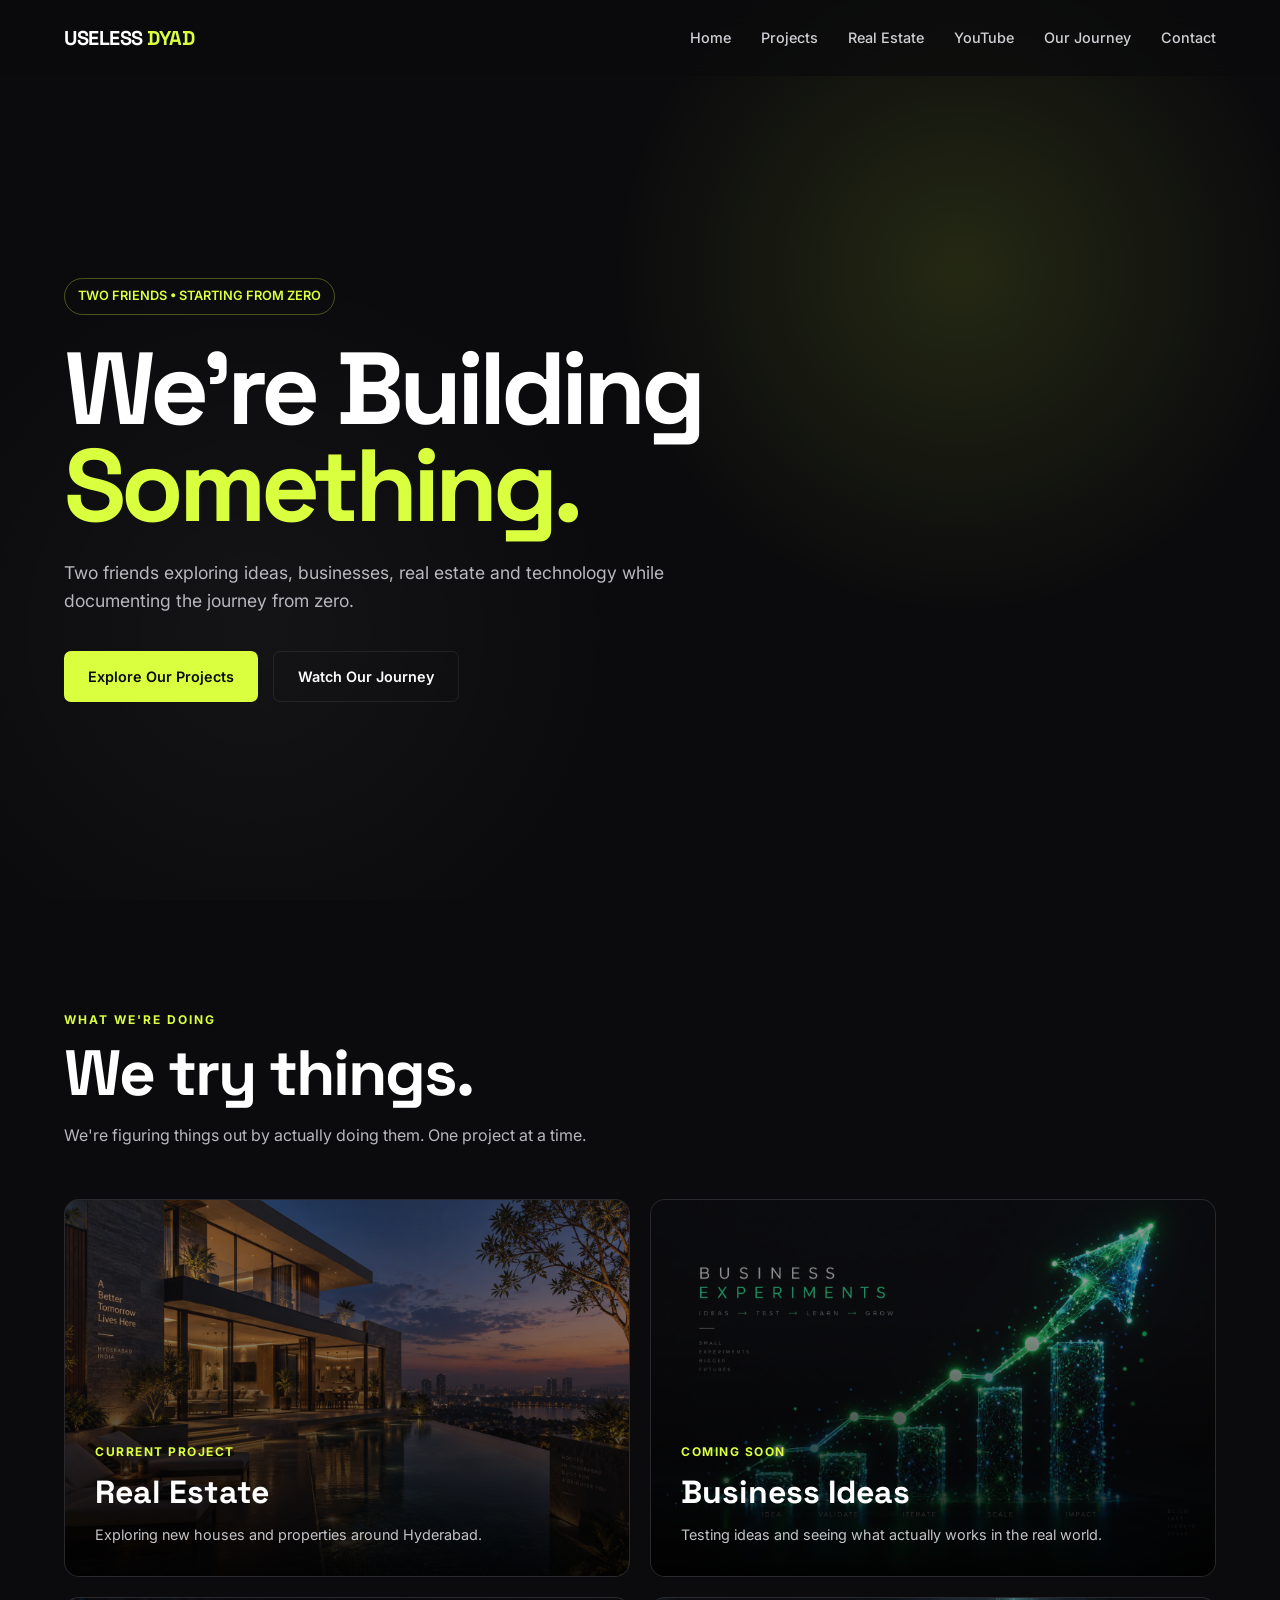
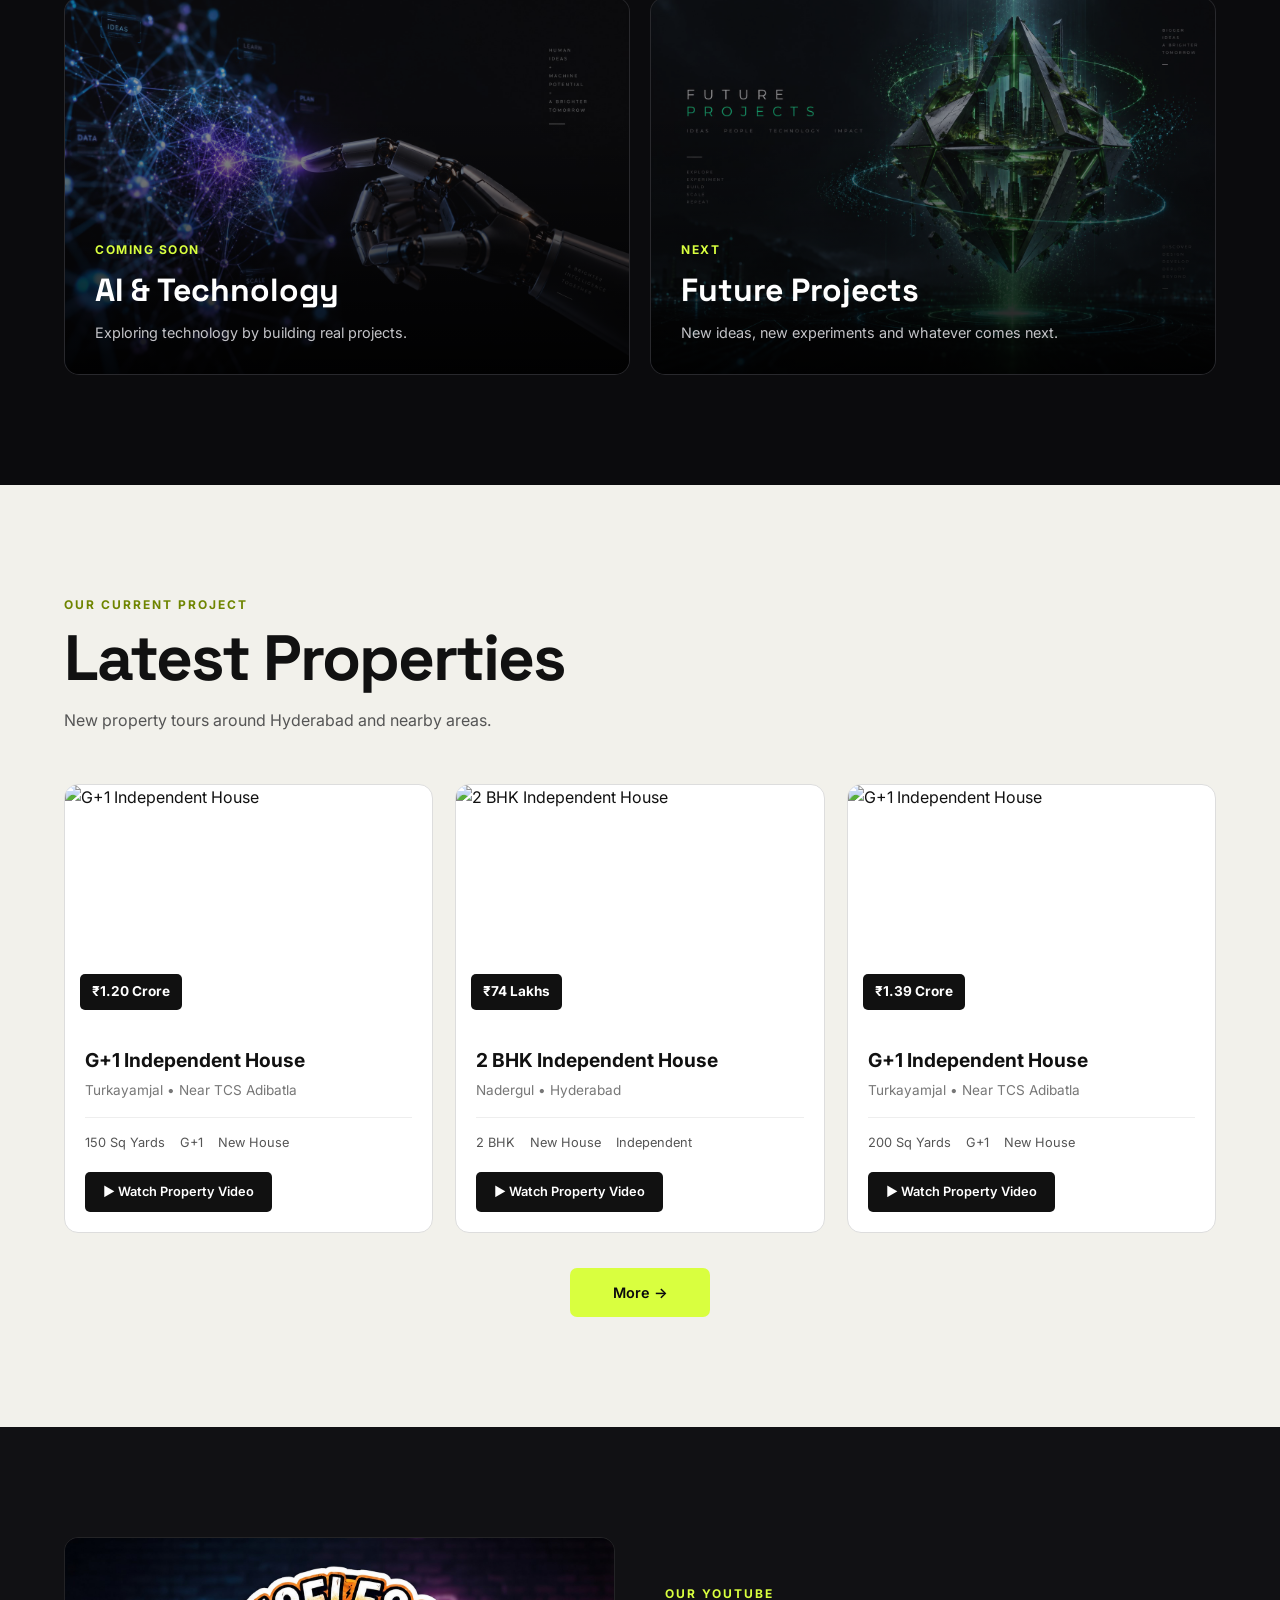
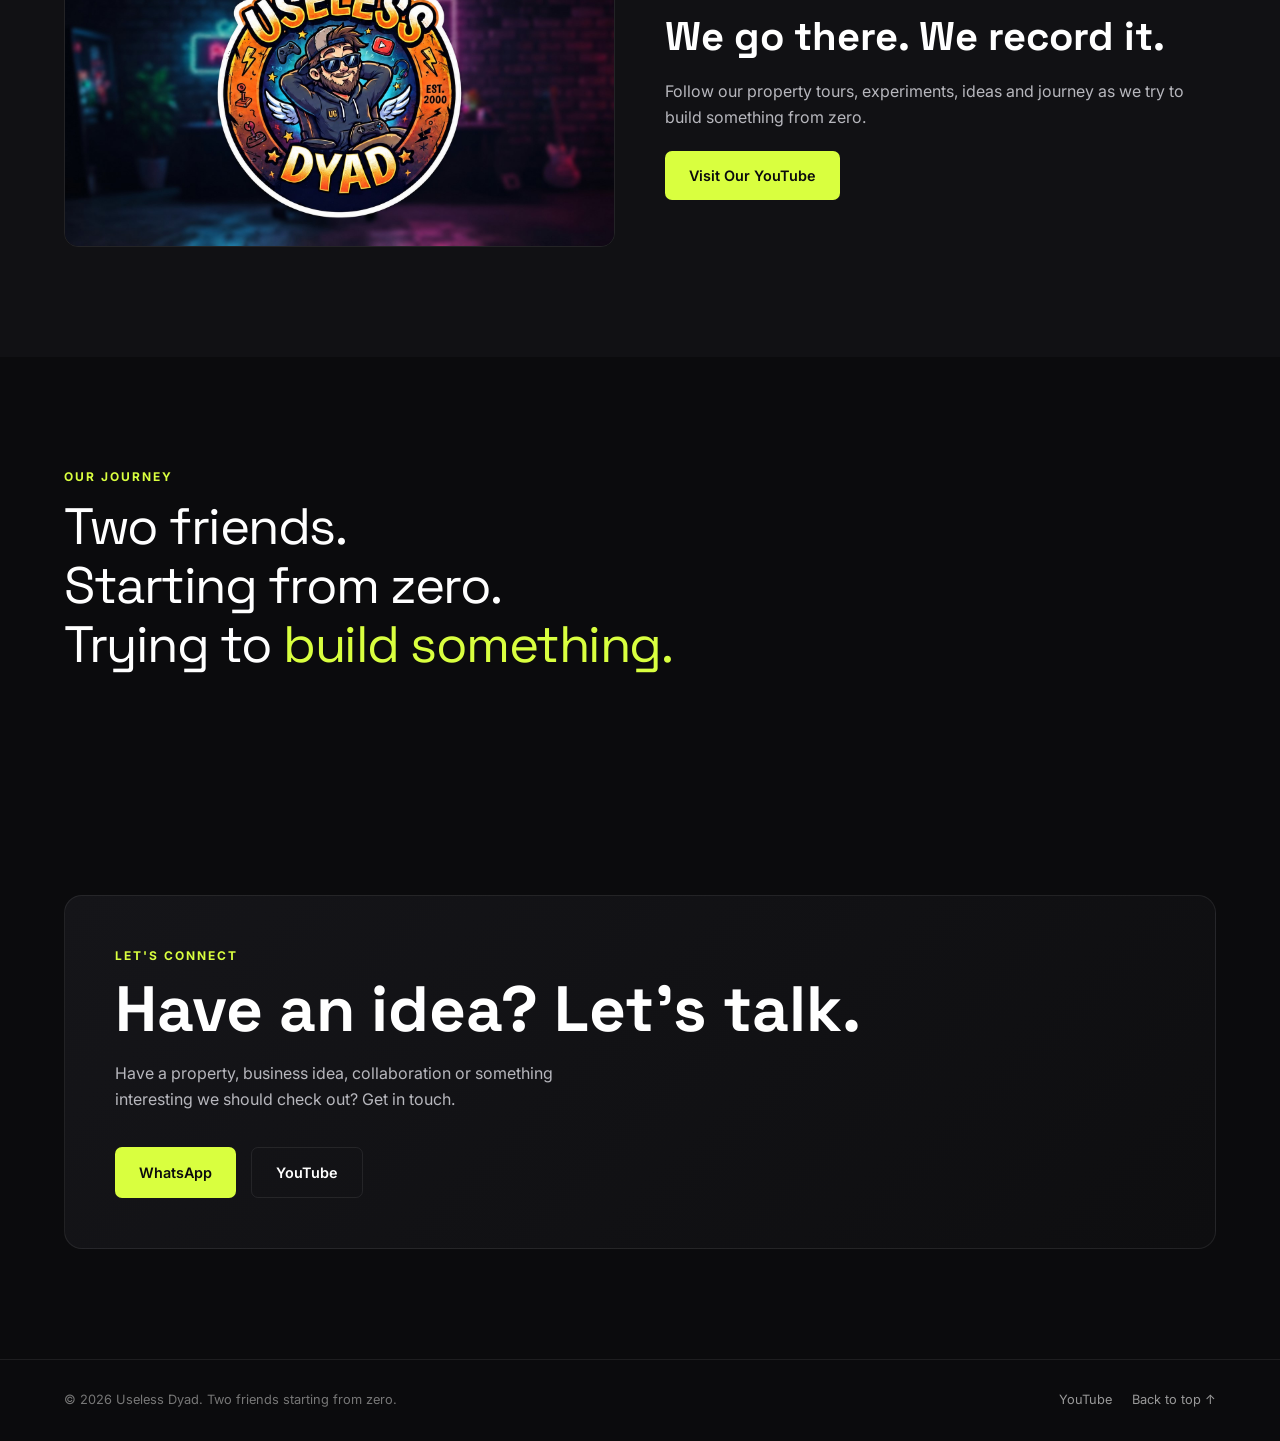
==== index.html @ 4a7fc9c7 "Force fresh site assets after property and WhatsApp fixes" ====
<!DOCTYPE html>
<html lang="en">

<head>
  <meta charset="UTF-8">

  <meta
    name="viewport"
    content="width=device-width, initial-scale=1.0"
  >

  <title>Useless Dyad — Starting From Zero</title>

  <meta
    name="description"
    content="Useless Dyad — two friends starting from zero, exploring real estate, business ideas, technology and new projects."
  >

  <link
    rel="icon"
    href="images/favicon.png"
  >

  <link
    rel="stylesheet"
    href="css/style.css?v=ed10bd1"
  >
</head>


<body>


  <!-- ================================
       NAVBAR
  ================================= -->

  <header id="site-header">

    <div class="nav-container">

      <a
        href="#home"
        class="logo"
      >
        USELESS <span>DYAD</span>
      </a>


      <div
        class="menu-toggle"
        aria-label="Open menu"
      >
        ☰
      </div>


      <nav>

        <ul>

          <li>
            <a href="#home">Home</a>
          </li>

          <li>
            <a href="#projects">Projects</a>
          </li>

          <li>
            <a href="#real-estate">Real Estate</a>
          </li>

          <li>
            <a href="#youtube">YouTube</a>
          </li>

          <li>
            <a href="#journey">Our Journey</a>
          </li>

          <li>
            <a href="#contact">Contact</a>
          </li>

        </ul>

      </nav>

    </div>

  </header>



  <!-- ================================
       HERO
  ================================= -->

  <section
    id="home"
    class="hero"
  >

    <div class="hero-content">

      <div class="hero-label">
        TWO FRIENDS • STARTING FROM ZERO
      </div>


      <h1>
        We're Building
        <span>Something.</span>
      </h1>


      <p>
        Two friends exploring ideas, businesses,
        real estate and technology while documenting
        the journey from zero.
      </p>


      <div class="hero-buttons">

        <a
          href="#projects"
          class="btn btn-primary"
        >
          Explore Our Projects
        </a>


        <a
          href="#youtube"
          class="btn btn-outline"
        >
          Watch Our Journey
        </a>

      </div>

    </div>

  </section>



  <!-- ================================
       PROJECTS
  ================================= -->

  <section
    id="projects"
    class="section section-dark"
  >

    <div class="container">

      <div class="section-heading">

        <div class="section-label">
          WHAT WE'RE DOING
        </div>

        <h2>
          We try things.
        </h2>

        <p>
          We're figuring things out by actually
          doing them. One project at a time.
        </p>

      </div>


      <div class="projects-grid">


        <!-- REAL ESTATE -->

        <a
          href="#real-estate"
          class="project-card"
        >

          <img
            src="images/real-estate.jpg"
            alt="Real Estate"
          >

          <div class="project-overlay">

            <span>
              CURRENT PROJECT
            </span>

            <h3>
              Real Estate
            </h3>

            <p>
              Exploring new houses and properties
              around Hyderabad.
            </p>

          </div>

        </a>



        <!-- BUSINESS -->

        <div class="project-card">

          <img
            src="images/business.jpg"
            alt="Business Ideas"
          >

          <div class="project-overlay">

            <span>
              COMING SOON
            </span>

            <h3>
              Business Ideas
            </h3>

            <p>
              Testing ideas and seeing what actually
              works in the real world.
            </p>

          </div>

        </div>



        <!-- AI -->

        <div class="project-card">

          <img
            src="images/ai.jpg"
            alt="AI and Technology"
          >

          <div class="project-overlay">

            <span>
              COMING SOON
            </span>

            <h3>
              AI & Technology
            </h3>

            <p>
              Exploring technology by building
              real projects.
            </p>

          </div>

        </div>



        <!-- FUTURE -->

        <div class="project-card">

          <img
            src="images/future.jpg"
            alt="Future Projects"
          >

          <div class="project-overlay">

            <span>
              NEXT
            </span>

            <h3>
              Future Projects
            </h3>

            <p>
              New ideas, new experiments and
              whatever comes next.
            </p>

          </div>

        </div>

      </div>

    </div>

  </section>



  <!-- ================================
       REAL ESTATE
  ================================= -->

  <section
    id="real-estate"
    class="section real-estate"
  >

    <div class="container">


      <div class="section-heading">

        <div class="section-label">
          OUR CURRENT PROJECT
        </div>

        <h2>
          Latest Properties
        </h2>

        <p>
          New property tours around Hyderabad
          and nearby areas.
        </p>

      </div>


      <!--
        PROPERTY CARDS WILL AUTOMATICALLY
        APPEAR HERE FROM properties.js
      -->

      <div
        class="property-grid"
        id="property-list"
      >
      </div>

      <div class="more-properties">
        <a
          href="https://www.youtube.com/@UselessDyad"
          target="_blank"
          rel="noopener noreferrer"
          class="btn btn-primary"
        >
          More →
        </a>
      </div>


    </div>

  </section>



  <!-- ================================
       YOUTUBE
  ================================= -->

  <section
    id="youtube"
    class="section youtube-section"
  >

    <div class="container">

      <div class="youtube-box">


        <div class="youtube-video">

          <a
            href="https://www.youtube.com/@UselessDyad"
            target="_blank"
            rel="noopener noreferrer"
          >

            <img
              src="images/youtube.jpg"
              alt="Useless Dyad YouTube"
            >

          </a>

        </div>


        <div class="youtube-info">

          <div class="section-label">
            OUR YOUTUBE
          </div>


          <h3>
            We go there.
            We record it.
          </h3>


          <p>
            Follow our property tours, experiments,
            ideas and journey as we try to build
            something from zero.
          </p>


          <a
            href="https://www.youtube.com/@UselessDyad"
            target="_blank"
            rel="noopener noreferrer"
            class="btn btn-primary"
          >
            Visit Our YouTube
          </a>

        </div>

      </div>

    </div>

  </section><!-- ================================
       JOURNEY
  ================================= -->

  <section
    id="journey"
    class="section section-dark"
  >

    <div class="container">

      <div class="journey">

        <div class="section-label">
          OUR JOURNEY
        </div>


        <div class="journey-text">

          Two friends.

          <br>

          Starting from zero.

          <br>

          Trying to

          <span>
            build something.
          </span>

        </div>

      </div>

    </div>

  </section>



  <!-- ================================
       CONTACT
  ================================= -->

  <section
    id="contact"
    class="section section-dark"
  >

    <div class="container">

      <div class="contact-box">

        <div class="section-label">
          LET'S CONNECT
        </div>


        <h2>
          Have an idea?
          Let's talk.
        </h2>


        <p>
          Have a property, business idea,
          collaboration or something interesting
          we should check out? Get in touch.
        </p>


        <div class="hero-buttons">

          <a
            href="https://wa.me/919949313533"
            target="_blank"
            rel="noopener noreferrer"
            class="btn btn-primary"
          >
            WhatsApp
          </a>

          <a
            href="https://www.youtube.com/@UselessDyad"
            target="_blank"
            rel="noopener noreferrer"
            class="btn btn-outline"
          >
            YouTube
          </a>

        </div>

      </div>

    </div>

  </section>



  <!-- ================================
       FOOTER
  ================================= -->

  <footer>

    <div class="footer-container">

      <p>
        © 2026 Useless Dyad.
        Two friends starting from zero.
      </p>


      <div class="footer-links">

        <a
          href="https://www.youtube.com/@UselessDyad"
          target="_blank"
          rel="noopener noreferrer"
        >
          YouTube
        </a>

        <a href="#home">
          Back to top ↑
        </a>

      </div>

    </div>

  </footer>



  <!-- ================================
       JAVASCRIPT
  ================================= -->

  <!-- IMPORTANT:
       properties.js MUST come first
  -->

  <script src="js/properties.js?v=ed10bd1"></script>
  <script src="js/script.js?v=ed10bd1"></script>


</body>

</html>
---- css/style.css ----
/* =========================================
   USELESS DYAD — GLOBAL STYLES
========================================= */

@import url('https://fonts.googleapis.com/css2?family=Inter:wght@400;500;600;700;800&family=Space+Grotesk:wght@500;600;700&display=swap');

* {
  margin: 0;
  padding: 0;
  box-sizing: border-box;
  scroll-behavior: smooth;
}

:root {
  --bg: #0b0b0d;
  --bg-light: #111114;
  --card: #17171b;
  --white: #ffffff;
  --text: #b7b7bd;
  --accent: #d9ff3f;
  --accent-dark: #b9df25;
  --border: rgba(255,255,255,0.08);
}

body {
  background: var(--bg);
  color: var(--white);
  font-family: "Inter", sans-serif;
  line-height: 1.6;
  overflow-x: hidden;
}

a {
  color: inherit;
  text-decoration: none;
}

img {
  max-width: 100%;
  display: block;
}

/* =========================================
   CONTAINER
========================================= */

.container {
  width: min(1180px, 90%);
  margin: auto;
}

/* =========================================
   NAVBAR
========================================= */

header {
  position: fixed;
  top: 0;
  left: 0;
  width: 100%;
  height: 76px;
  display: flex;
  align-items: center;
  z-index: 1000;
  background: rgba(11, 11, 13, 0.75);
  backdrop-filter: blur(16px);
  border-bottom: 1px solid transparent;
  transition: 0.3s ease;
}

header.scrolled {
  border-bottom: 1px solid var(--border);
  background: rgba(11, 11, 13, 0.95);
}

.nav-container {
  width: min(1180px, 90%);
  margin: auto;
  display: flex;
  justify-content: space-between;
  align-items: center;
}

.logo {
  font-family: "Space Grotesk", sans-serif;
  font-size: 1.25rem;
  font-weight: 700;
  letter-spacing: -0.5px;
}

.logo span {
  color: var(--accent);
}

nav ul {
  list-style: none;
  display: flex;
  align-items: center;
  gap: 30px;
}

nav a {
  color: #cfcfd4;
  font-size: 0.9rem;
  font-weight: 500;
  transition: 0.3s;
}

nav a:hover {
  color: var(--accent);
}

/* =========================================
   MOBILE MENU BUTTON
========================================= */

.menu-toggle {
  display: none;
  font-size: 1.6rem;
  cursor: pointer;
  color: white;
}

/* =========================================
   HERO
========================================= */

.hero {
  min-height: 100vh;
  position: relative;
  display: flex;
  align-items: center;
  overflow: hidden;
  background:
    radial-gradient(circle at 75% 30%, rgba(217,255,63,0.12), transparent 30%),
    radial-gradient(circle at 20% 70%, rgba(255,255,255,0.04), transparent 30%),
    var(--bg);
}

.hero-content {
  width: min(1180px, 90%);
  margin: auto;
  padding-top: 80px;
  position: relative;
  z-index: 2;
}

.hero-label {
  display: inline-block;
  padding: 7px 13px;
  border: 1px solid rgba(217,255,63,0.3);
  border-radius: 50px;
  color: var(--accent);
  font-size: 0.8rem;
  font-weight: 600;
  margin-bottom: 25px;
}

.hero h1 {
  font-family: "Space Grotesk", sans-serif;
  font-size: clamp(3rem, 8vw, 6.8rem);
  line-height: 0.95;
  letter-spacing: -5px;
  max-width: 850px;
}

.hero h1 span {
  color: var(--accent);
}

.hero p {
  margin-top: 25px;
  max-width: 600px;
  color: var(--text);
  font-size: 1.1rem;
}

.hero-buttons {
  display: flex;
  gap: 15px;
  margin-top: 35px;
  flex-wrap: wrap;
}

.btn {
  display: inline-flex;
  align-items: center;
  justify-content: center;
  padding: 13px 24px;
  border-radius: 7px;
  font-weight: 600;
  font-size: 0.9rem;
  transition: 0.3s ease;
}

.btn-primary {
  background: var(--accent);
  color: #0b0b0d;
}

.btn-primary:hover {
  background: var(--accent-dark);
  transform: translateY(-2px);
}

.btn-outline {
  border: 1px solid var(--border);
  color: white;
}

.btn-outline:hover {
  border-color: var(--accent);
  color: var(--accent);
}

/* =========================================
   GENERAL SECTIONS
========================================= */

.section {
  padding: 110px 0;
}

.section-dark {
  background: var(--bg);
}

.section-light {
  background: var(--bg-light);
}

.section-heading {
  margin-bottom: 50px;
}

.section-label {
  color: var(--accent);
  text-transform: uppercase;
  font-size: 0.75rem;
  font-weight: 700;
  letter-spacing: 2px;
  margin-bottom: 12px;
}

.section-heading h2 {
  font-family: "Space Grotesk", sans-serif;
  font-size: clamp(2.2rem, 5vw, 4rem);
  letter-spacing: -2px;
  line-height: 1;
}

.section-heading p {
  max-width: 600px;
  color: var(--text);
  margin-top: 18px;
}

/* =========================================
   PROJECT GRID
========================================= */

.projects-grid {
  display: grid;
  grid-template-columns: repeat(2, 1fr);
  gap: 20px;
}

.project-card {
  position: relative;
  min-height: 360px;
  border: 1px solid var(--border);
  border-radius: 15px;
  overflow: hidden;
  background: var(--card);
  transition: 0.35s ease;
}

.project-card:hover {
  transform: translateY(-6px);
  border-color: rgba(217,255,63,0.35);
}

.project-card img {
  width: 100%;
  height: 100%;
  min-height: 360px;
  object-fit: cover;
  opacity: 0.55;
  transition: 0.4s ease;
}

.project-card:hover img {
  transform: scale(1.04);
  opacity: 0.7;
}

.project-overlay {
  position: absolute;
  inset: 0;
  display: flex;
  flex-direction: column;
  justify-content: flex-end;
  padding: 30px;
  background: linear-gradient(
    transparent 30%,
    rgba(0,0,0,0.9) 100%
  );
}

.project-overlay span {
  color: var(--accent);
  font-size: 0.75rem;
  text-transform: uppercase;
  letter-spacing: 1.5px;
  font-weight: 700;
}

.project-overlay h3 {
  font-family: "Space Grotesk", sans-serif;
  font-size: 2rem;
  margin-top: 5px;
}

.project-overlay p {
  color: #c3c3c7;
  font-size: 0.9rem;
  margin-top: 5px;
}

/* =========================================
   REAL ESTATE
========================================= */

.real-estate {
  background: #f2f1eb;
  color: #111;
}

.real-estate .section-label {
  color: #6f8500;
}

.real-estate .section-heading p {
  color: #555;
}

.property-grid {
  display: grid;
  grid-template-columns: repeat(3, 1fr);
  gap: 22px;
}

.property-card {
  background: white;
  border-radius: 14px;
  overflow: hidden;
  border: 1px solid #ddd;
  transition: 0.3s ease;
}

.property-card:hover {
  transform: translateY(-5px);
  box-shadow: 0 15px 35px rgba(0,0,0,0.08);
}

.property-image {
  position: relative;
  height: 240px;
  overflow: hidden;
}

.property-image img {
  width: 100%;
  height: 100%;
  object-fit: cover;
  transition: 0.4s ease;
}

.property-card:hover .property-image img {
  transform: scale(1.05);
}

.property-price {
  position: absolute;
  left: 15px;
  bottom: 15px;
  background: #111;
  color: white;
  padding: 7px 12px;
  border-radius: 5px;
  font-size: 0.85rem;
  font-weight: 700;
}

.property-info {
  padding: 20px;
}

.property-info h3 {
  font-size: 1.2rem;
  margin-bottom: 5px;
}

.property-location {
  color: #777;
  font-size: 0.85rem;
  margin-bottom: 15px;
}

.property-details {
  display: flex;
  gap: 15px;
  color: #555;
  font-size: 0.8rem;
  border-top: 1px solid #eee;
  padding-top: 15px;
}

.property-button {
  margin-top: 18px;
  display: inline-block;
  background: #111;
  color: white;
  padding: 10px 18px;
  border-radius: 5px;
  font-size: 0.8rem;
  font-weight: 600;
}

.property-button:hover {
  background: #333;
}

/* =========================================
   YOUTUBE
========================================= */

.youtube-section {
  background: var(--bg-light);
}

.youtube-box {
  display: grid;
  grid-template-columns: 1fr 1fr;
  gap: 50px;
  align-items: center;
}

.youtube-video {
  position: relative;
  aspect-ratio: 16 / 9;
  border-radius: 14px;
  overflow: hidden;
  border: 1px solid var(--border);
}

.youtube-video img {
  width: 100%;
  height: 100%;
  object-fit: cover;
}

.youtube-info h3 {
  font-family: "Space Grotesk", sans-serif;
  font-size: 2.5rem;
  line-height: 1.1;
}

.youtube-info p {
  color: var(--text);
  margin: 20px 0;
}

/* =========================================
   JOURNEY
========================================= */

.journey {
  max-width: 800px;
}

.journey-text {
  font-family: "Space Grotesk", sans-serif;
  font-size: clamp(2rem, 4vw, 3.5rem);
  line-height: 1.15;
  letter-spacing: -1.5px;
}

.journey-text span {
  color: var(--accent);
}

/* =========================================
   CONTACT
========================================= */

.contact-box {
  border: 1px solid var(--border);
  border-radius: 18px;
  padding: 50px;
  background: linear-gradient(
    135deg,
    #151519,
    #0e0e10
  );
}

.contact-box h2 {
  font-family: "Space Grotesk", sans-serif;
  font-size: clamp(2.5rem, 5vw, 4.5rem);
  line-height: 1;
}

.contact-box p {
  color: var(--text);
  max-width: 500px;
  margin: 20px 0 30px;
}

/* =========================================
   FOOTER
========================================= */

footer {
  border-top: 1px solid var(--border);
  padding: 30px 0;
  background: var(--bg);
}

.footer-container {
  width: min(1180px, 90%);
  margin: auto;
  display: flex;
  justify-content: space-between;
  align-items: center;
  gap: 20px;
}

footer p {
  color: #777;
  font-size: 0.8rem;
}

.footer-links {
  display: flex;
  gap: 20px;
}

.footer-links a {
  color: #999;
  font-size: 0.8rem;
}

.footer-links a:hover {
  color: var(--accent);
}

/* =========================================
   MOBILE
========================================= */

@media (max-width: 900px) {

  .projects-grid {
    grid-template-columns: 1fr;
  }

  .property-grid {
    grid-template-columns: repeat(2, 1fr);
  }

  .youtube-box {
    grid-template-columns: 1fr;
  }
}

@media (max-width: 768px) {

  header {
    height: 68px;
  }

  .menu-toggle {
    display: block;
  }

  nav {
    position: absolute;
    top: 68px;
    left: 0;
    width: 100%;
    background: #101013;
    border-bottom: 1px solid var(--border);
    display: none;
  }

  nav.active {
    display: block;
  }

  nav ul {
    flex-direction: column;
    align-items: flex-start;
    gap: 0;
    padding: 15px 5%;
  }

  nav li {
    width: 100%;
  }

  nav a {
    display: block;
    padding: 12px 0;
  }

  .hero h1 {
    letter-spacing: -2.5px;
  }

  .section {
    padding: 80px 0;
  }

  .property-grid {
    grid-template-columns: 1fr;
  }

  .property-image {
    height: 250px;
  }

  .contact-box {
    padding: 30px 22px;
  }

  .footer-container {
    flex-direction: column;
    text-align: center;
  }
}

/* =========================================
   SMALL PHONES
========================================= */

@media (max-width: 480px) {

  .hero-content {
    padding-top: 50px;
  }

  .hero p {
    font-size: 0.95rem;
  }

  .hero-buttons {
    flex-direction: column;
    align-items: stretch;
  }

  .btn {
    width: 100%;
  }

  .project-card {
    min-height: 300px;
  }

  .project-card img {
    min-height: 300px;
  }

  .project-overlay {
    padding: 22px;
  }

  .project-overlay h3 {
    font-size: 1.6rem;
  }
}


.more-properties {
  text-align: center;
  margin-top: 35px;
}

.more-properties .btn {
  min-width: 140px;
}
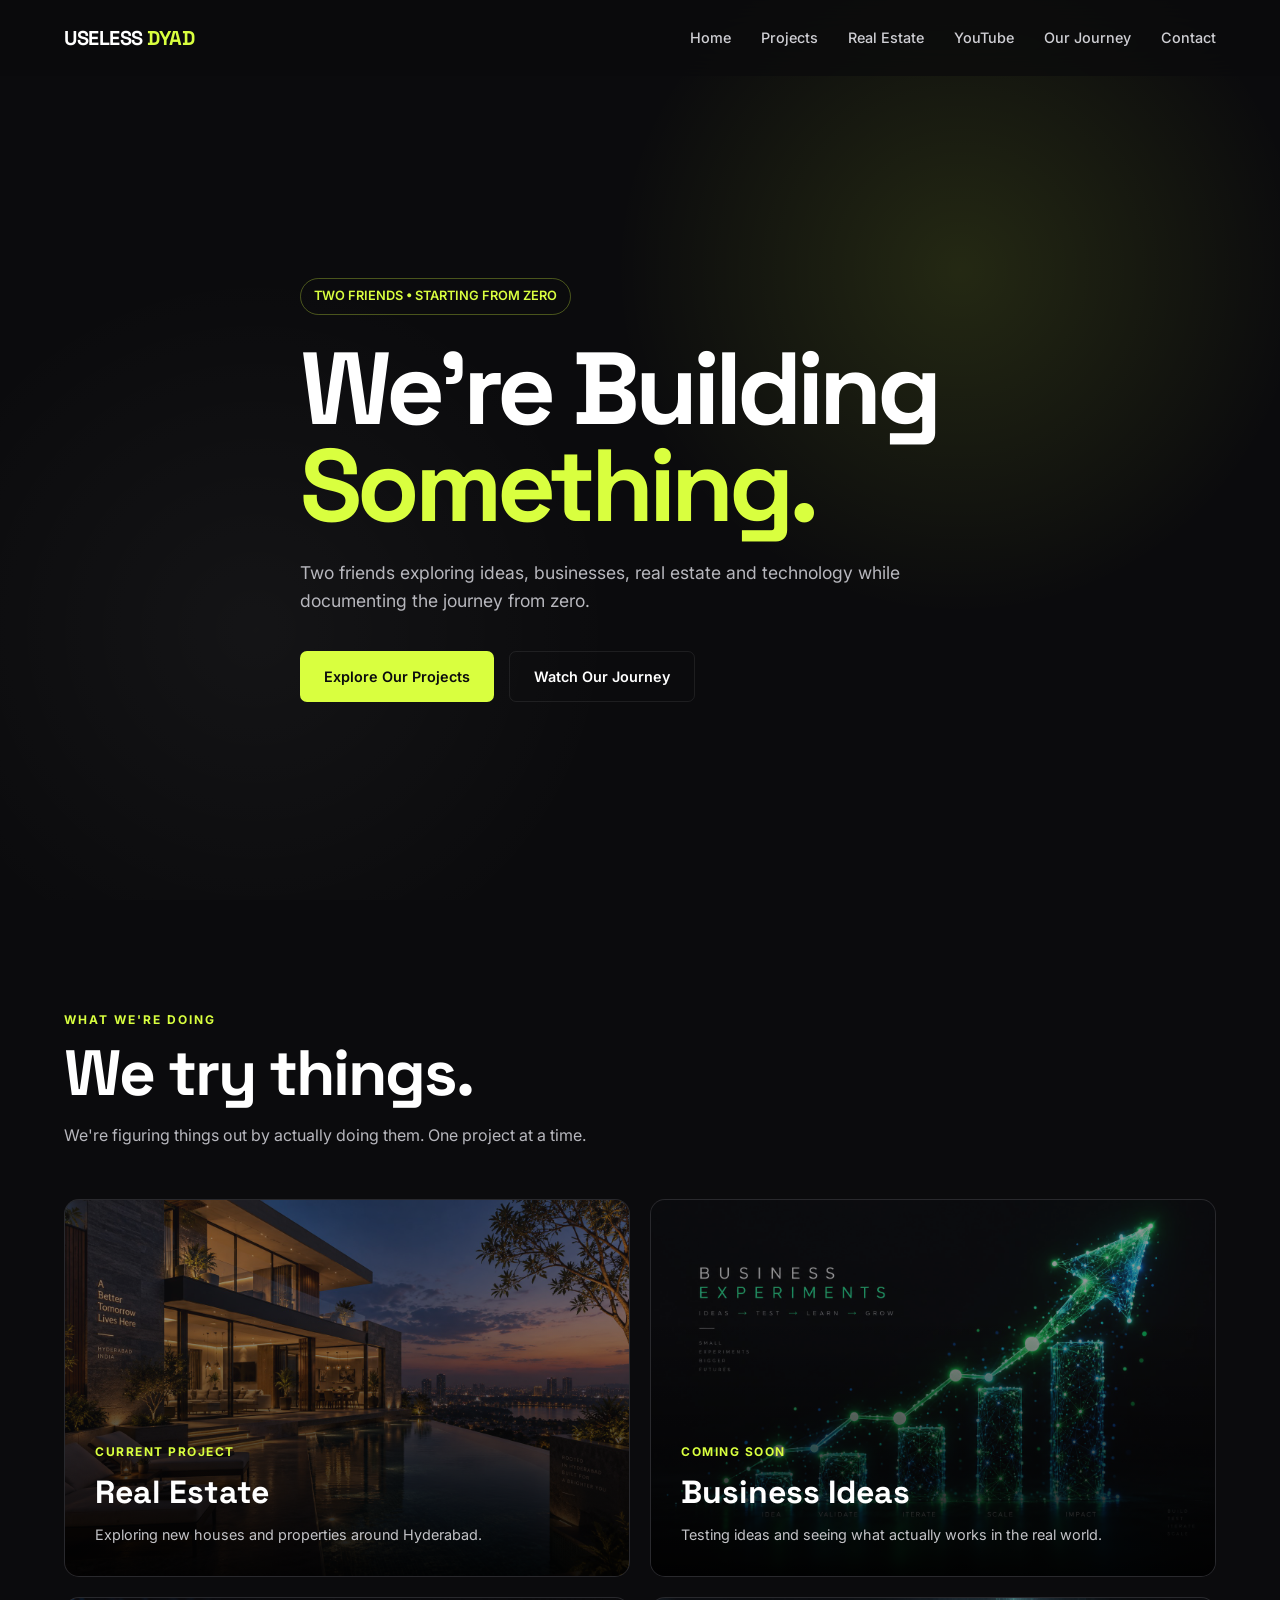
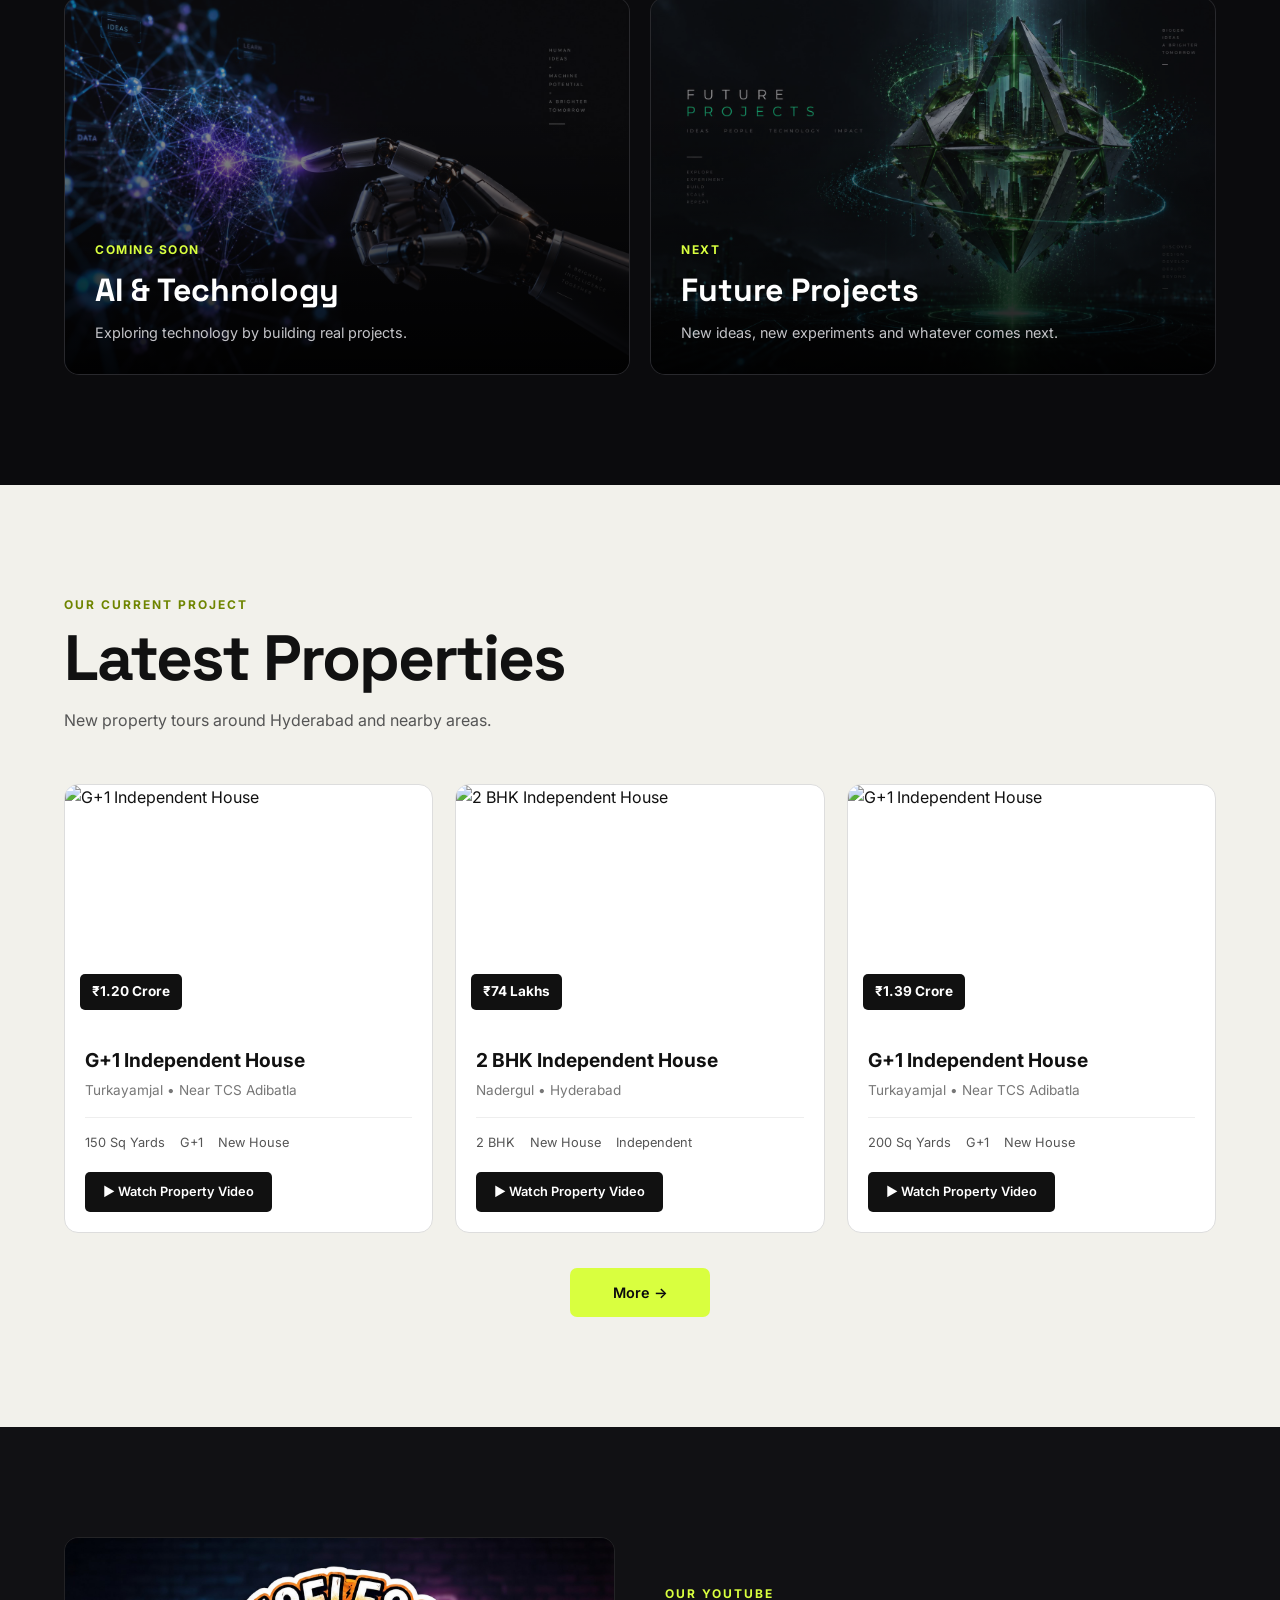
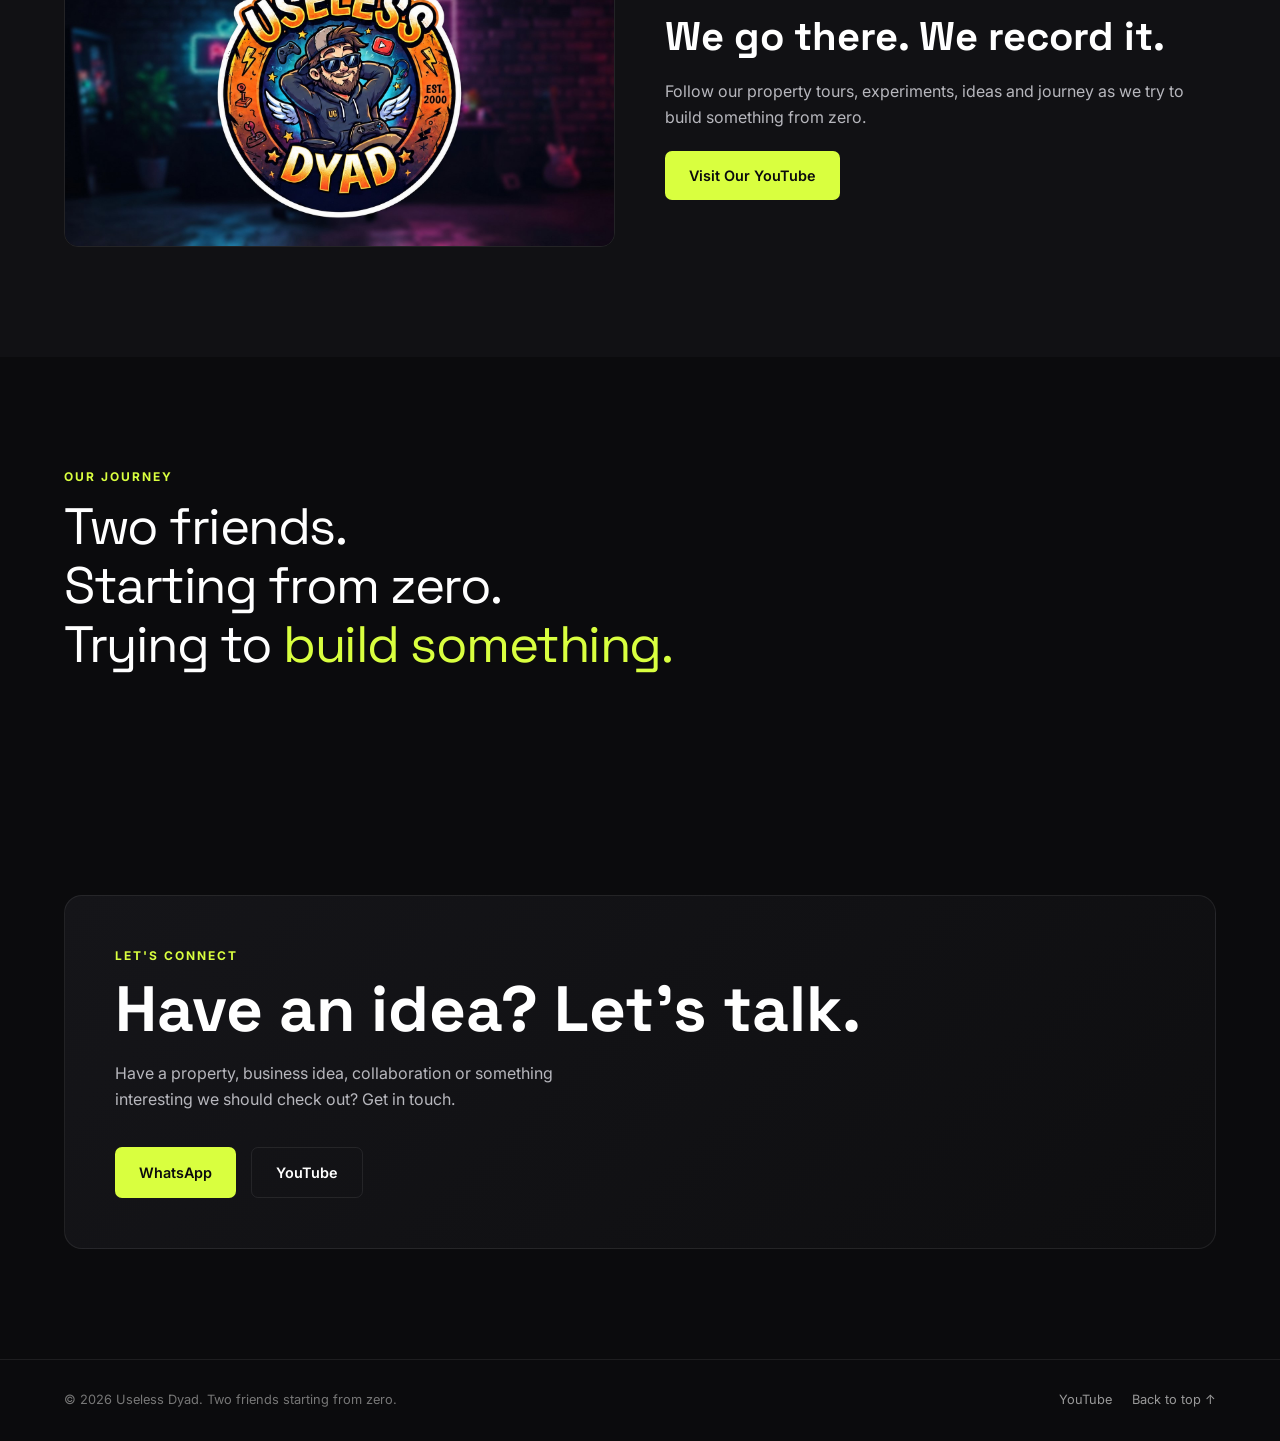
==== commit f5aa2952: "Add three property cards and hero background video" ====
--- a/index.html
+++ b/index.html
@@ -23,7 +23,7 @@
 
   <link
     rel="stylesheet"
-    href="css/style.css?v=ed10bd1"
+    href="css/style.css?v=video1"
   >
 </head>
 
@@ -102,6 +102,11 @@
     class="hero"
   >
 
+    <video class="hero-video" autoplay muted loop playsinline preload="auto" aria-hidden="true">
+      <source src="gemini_generated_video_4165af68.mp4" type="video/mp4">
+    </video>
+    <div class="hero-video-overlay"></div>
+
     <div class="hero-content">
 
       <div class="hero-label">
@@ -343,10 +348,54 @@
         APPEAR HERE FROM properties.js
       -->
 
-      <div
-        class="property-grid"
-        id="property-list"
-      >
+<div
+        class="property-grid"
+        id="property-list"
+      >
+        <article class="property-card">
+          <div class="property-image">
+            <a href="https://youtu.be/E79koeAgsaA" target="_blank" rel="noopener noreferrer" aria-label="Watch G+1 Independent House">
+              <img src="https://img.youtube.com/vi/E79koeAgsaA/hqdefault.jpg" alt="G+1 Independent House" loading="lazy">
+              <div class="property-price">₹1.20 Crore</div>
+            </a>
+          </div>
+          <div class="property-info">
+            <h3>G+1 Independent House</h3>
+            <div class="property-location">Turkayamjal • Near TCS Adibatla</div>
+            <div class="property-details"><span>150 Sq Yards</span><span>G+1</span><span>New House</span></div>
+            <a href="https://youtu.be/E79koeAgsaA" target="_blank" rel="noopener noreferrer" class="property-button">▶ Watch Property Video</a>
+          </div>
+        </article>
+
+        <article class="property-card">
+          <div class="property-image">
+            <a href="https://youtu.be/K_PAbQWEpQM" target="_blank" rel="noopener noreferrer" aria-label="Watch 2 BHK Independent House">
+              <img src="https://img.youtube.com/vi/K_PAbQWEpQM/hqdefault.jpg" alt="2 BHK Independent House" loading="lazy">
+              <div class="property-price">₹74 Lakhs</div>
+            </a>
+          </div>
+          <div class="property-info">
+            <h3>2 BHK Independent House</h3>
+            <div class="property-location">Nadergul • Hyderabad</div>
+            <div class="property-details"><span>2 BHK</span><span>New House</span><span>Independent</span></div>
+            <a href="https://youtu.be/K_PAbQWEpQM" target="_blank" rel="noopener noreferrer" class="property-button">▶ Watch Property Video</a>
+          </div>
+        </article>
+
+        <article class="property-card">
+          <div class="property-image">
+            <a href="https://youtu.be/4cgiVLTqe0w" target="_blank" rel="noopener noreferrer" aria-label="Watch G+1 Independent House">
+              <img src="https://img.youtube.com/vi/4cgiVLTqe0w/hqdefault.jpg" alt="G+1 Independent House" loading="lazy">
+              <div class="property-price">₹1.39 Crore</div>
+            </a>
+          </div>
+          <div class="property-info">
+            <h3>G+1 Independent House</h3>
+            <div class="property-location">Turkayamjal • Near TCS Adibatla</div>
+            <div class="property-details"><span>200 Sq Yards</span><span>G+1</span><span>New House</span></div>
+            <a href="https://youtu.be/4cgiVLTqe0w" target="_blank" rel="noopener noreferrer" class="property-button">▶ Watch Property Video</a>
+          </div>
+        </article>
       </div>
 
       <div class="more-properties">
@@ -584,8 +633,8 @@
        properties.js MUST come first
   -->
 
-  <script src="js/properties.js?v=ed10bd1"></script>
-  <script src="js/script.js?v=ed10bd1"></script>
+  <script src="js/properties.js?v=video1"></script>
+  <script src="js/script.js?v=video1"></script>
 
 
 </body>
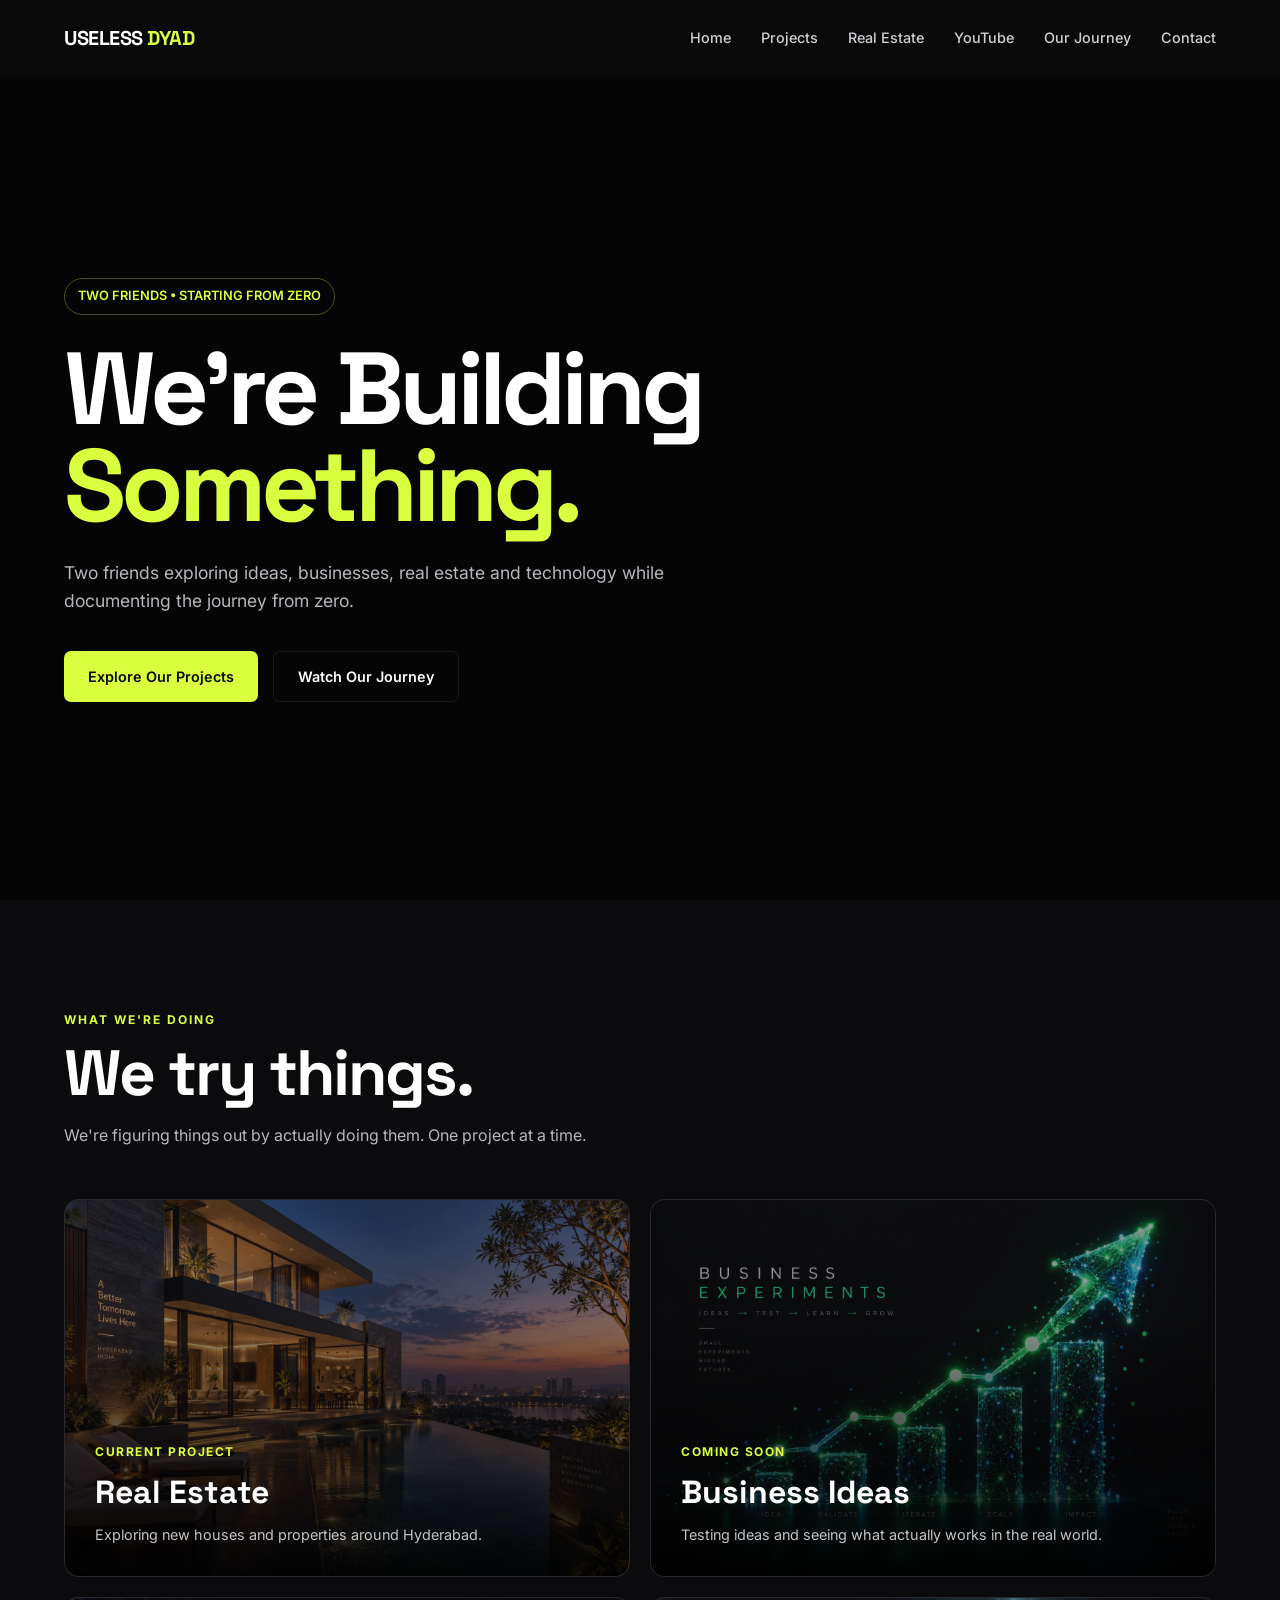
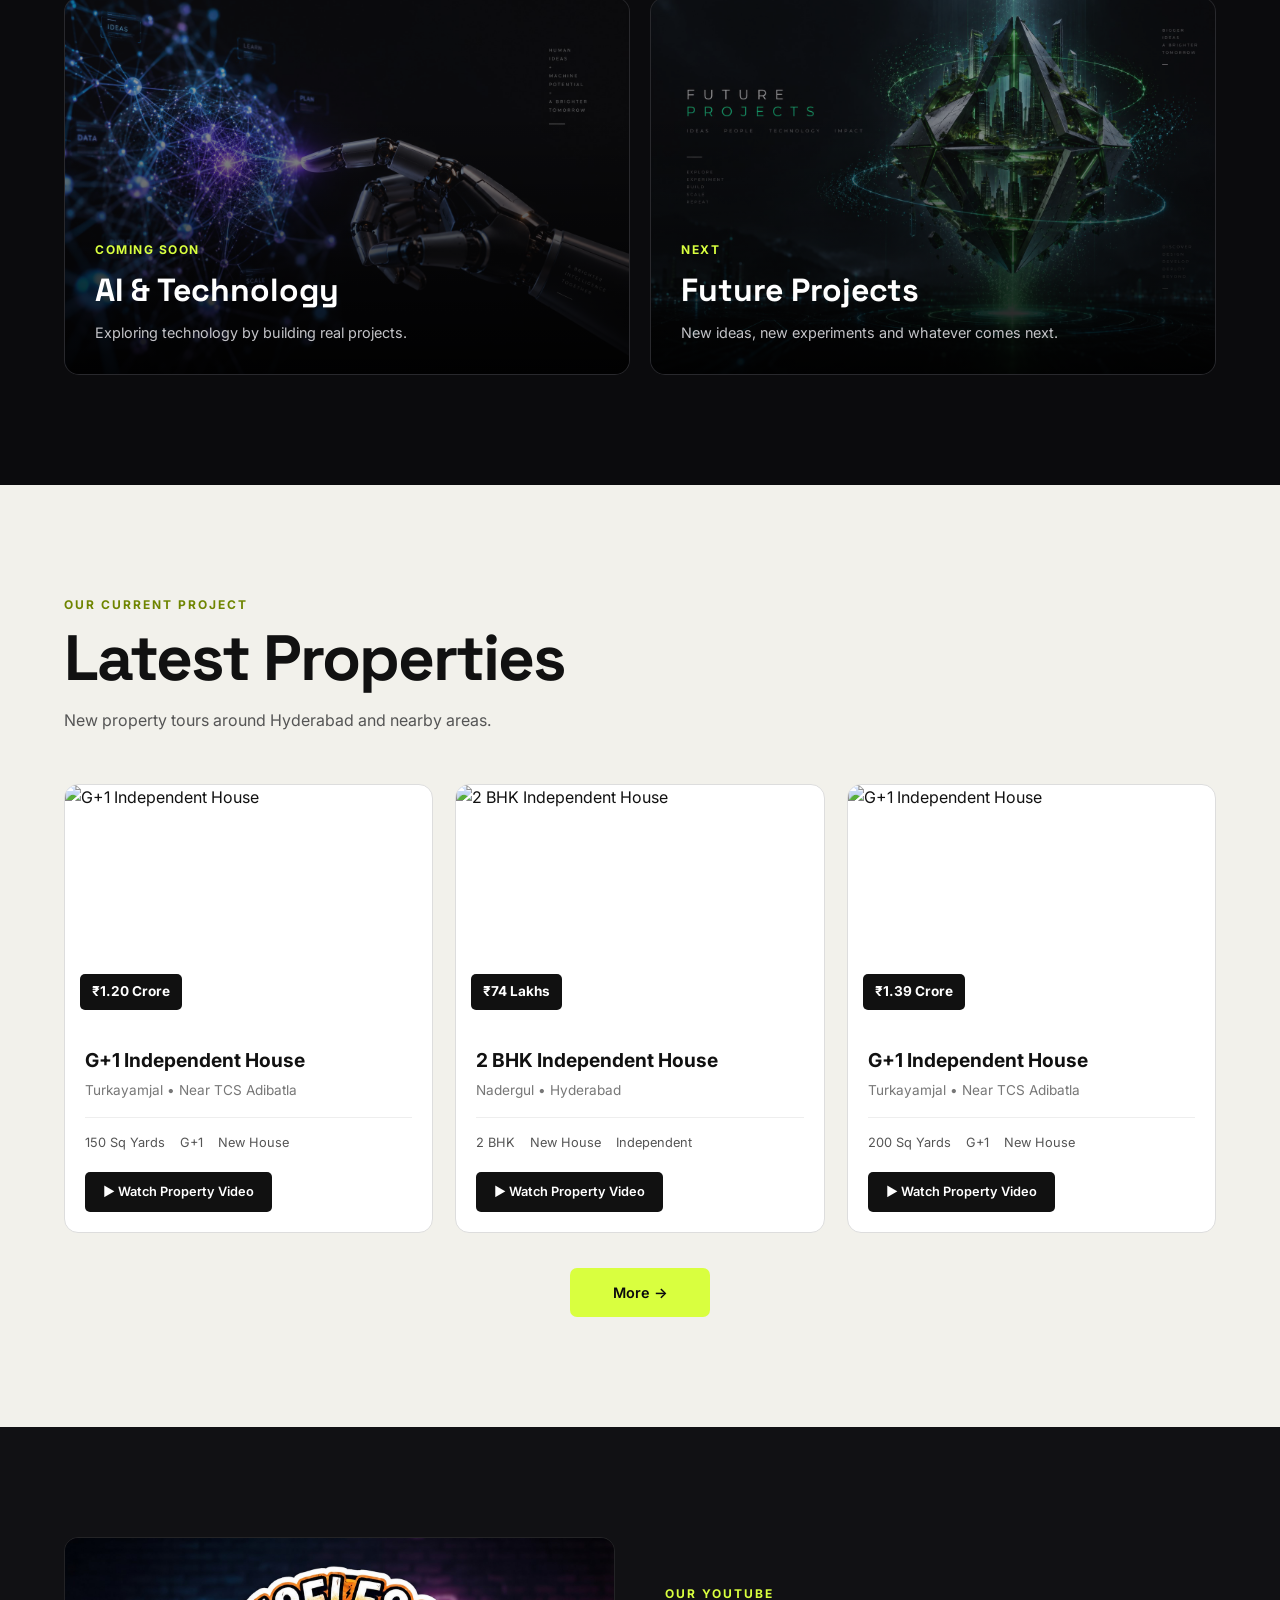
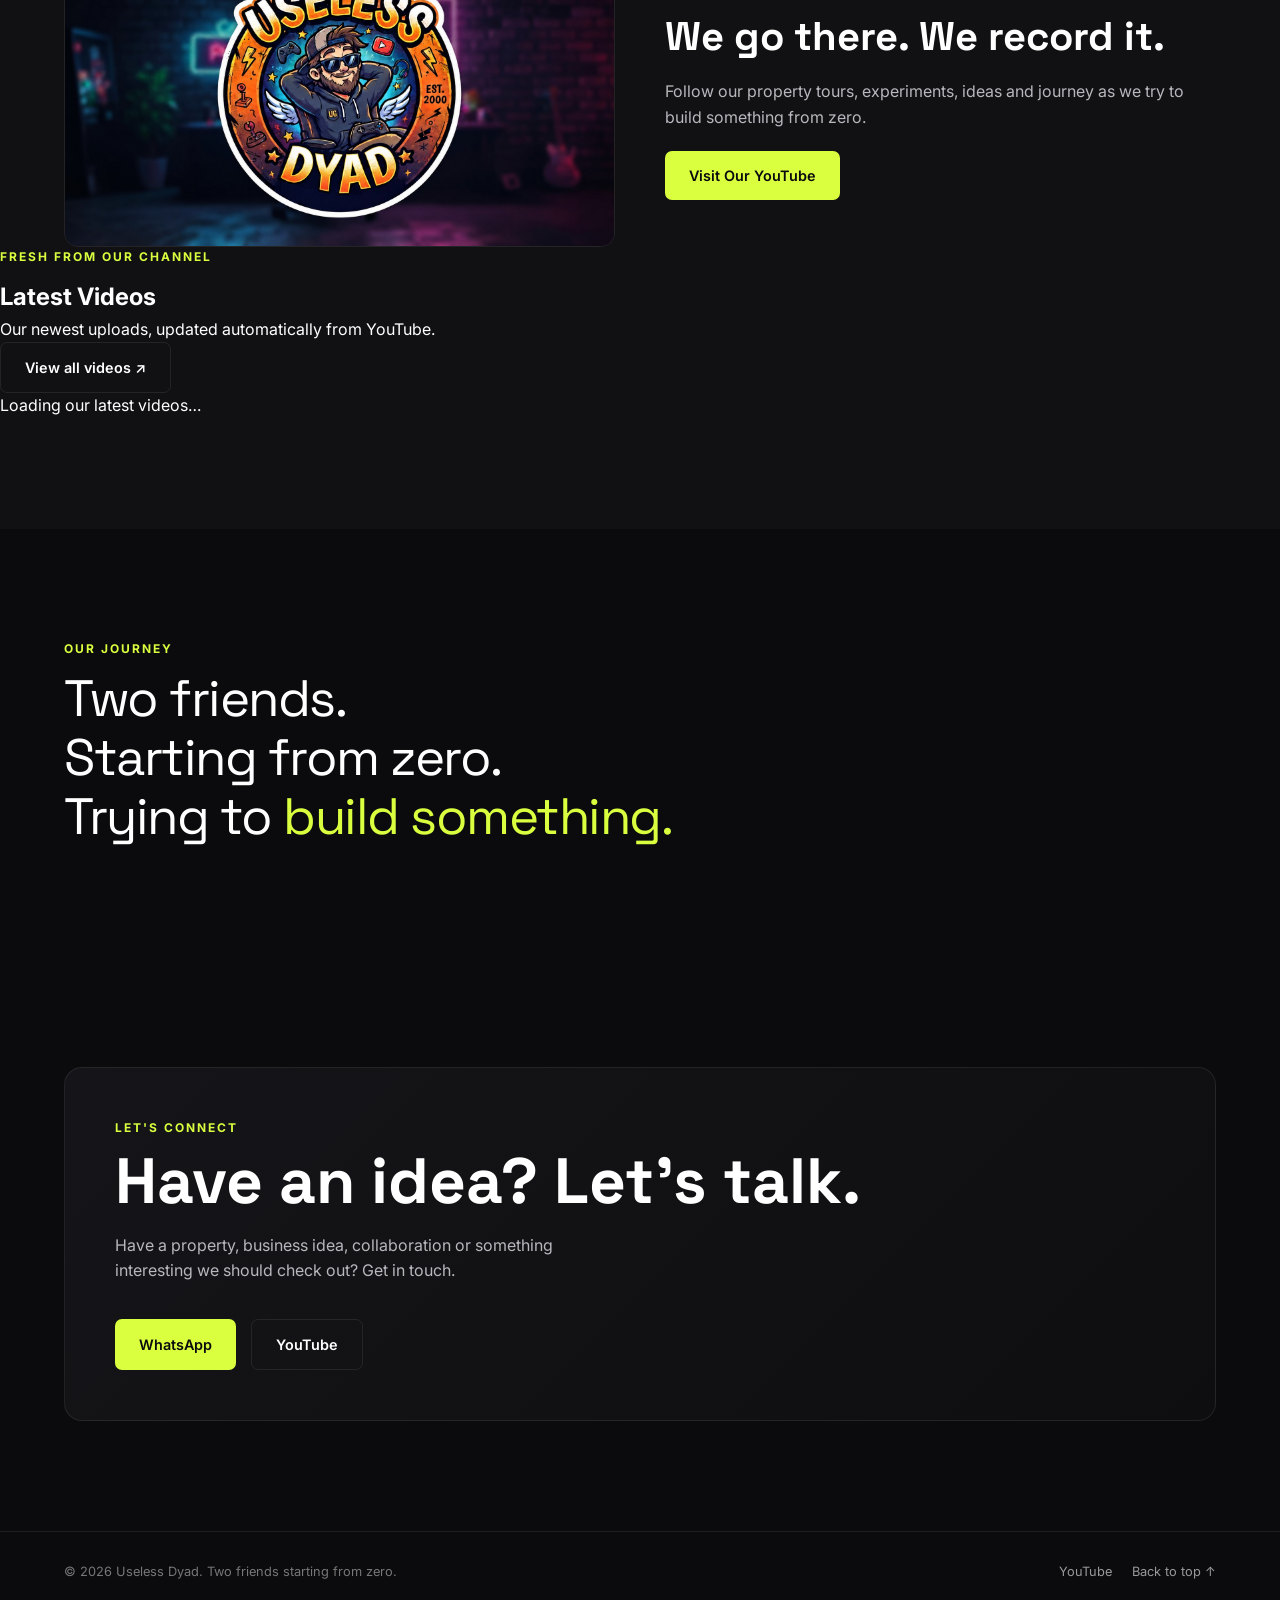
==== commit 637d3112: "Add automatic latest YouTube videos section" ====
--- a/index.html
+++ b/index.html
@@ -483,6 +483,21 @@
 
     </div>
 
+
+      <div class="latest-videos">
+        <div class="latest-videos-heading">
+          <div>
+            <div class="section-label">FRESH FROM OUR CHANNEL</div>
+            <h2>Latest Videos</h2>
+            <p>Our newest uploads, updated automatically from YouTube.</p>
+          </div>
+          <a class="btn btn-outline" href="https://www.youtube.com/@UselessDyad/videos" target="_blank" rel="noopener noreferrer">View all videos ↗</a>
+        </div>
+        <div class="latest-video-grid" id="latest-video-list" aria-live="polite">
+          <p class="video-feed-status">Loading our latest videos…</p>
+        </div>
+      </div>
+
   </section> <!-- ================================
        JOURNEY
--- a/css/style.css
+++ b/css/style.css
@@ -689,3 +689,34 @@
 .more-properties .btn {
   min-width: 140px;
 }
+
+
+/* =========================================
+   HERO BACKGROUND VIDEO
+========================================= */
+
+.hero {
+  background: #050506;
+}
+
+.hero-video {
+  position: absolute;
+  inset: 0;
+  width: 100%;
+  height: 100%;
+  object-fit: cover;
+  z-index: 0;
+}
+
+.hero-video-overlay {
+  position: absolute;
+  inset: 0;
+  z-index: 1;
+  background:
+    linear-gradient(90deg, rgba(5,5,6,0.86) 0%, rgba(5,5,6,0.60) 48%, rgba(5,5,6,0.42) 100%),
+    linear-gradient(0deg, rgba(5,5,6,0.55), rgba(5,5,6,0.25));
+}
+
+.hero-content {
+  z-index: 2;
+}
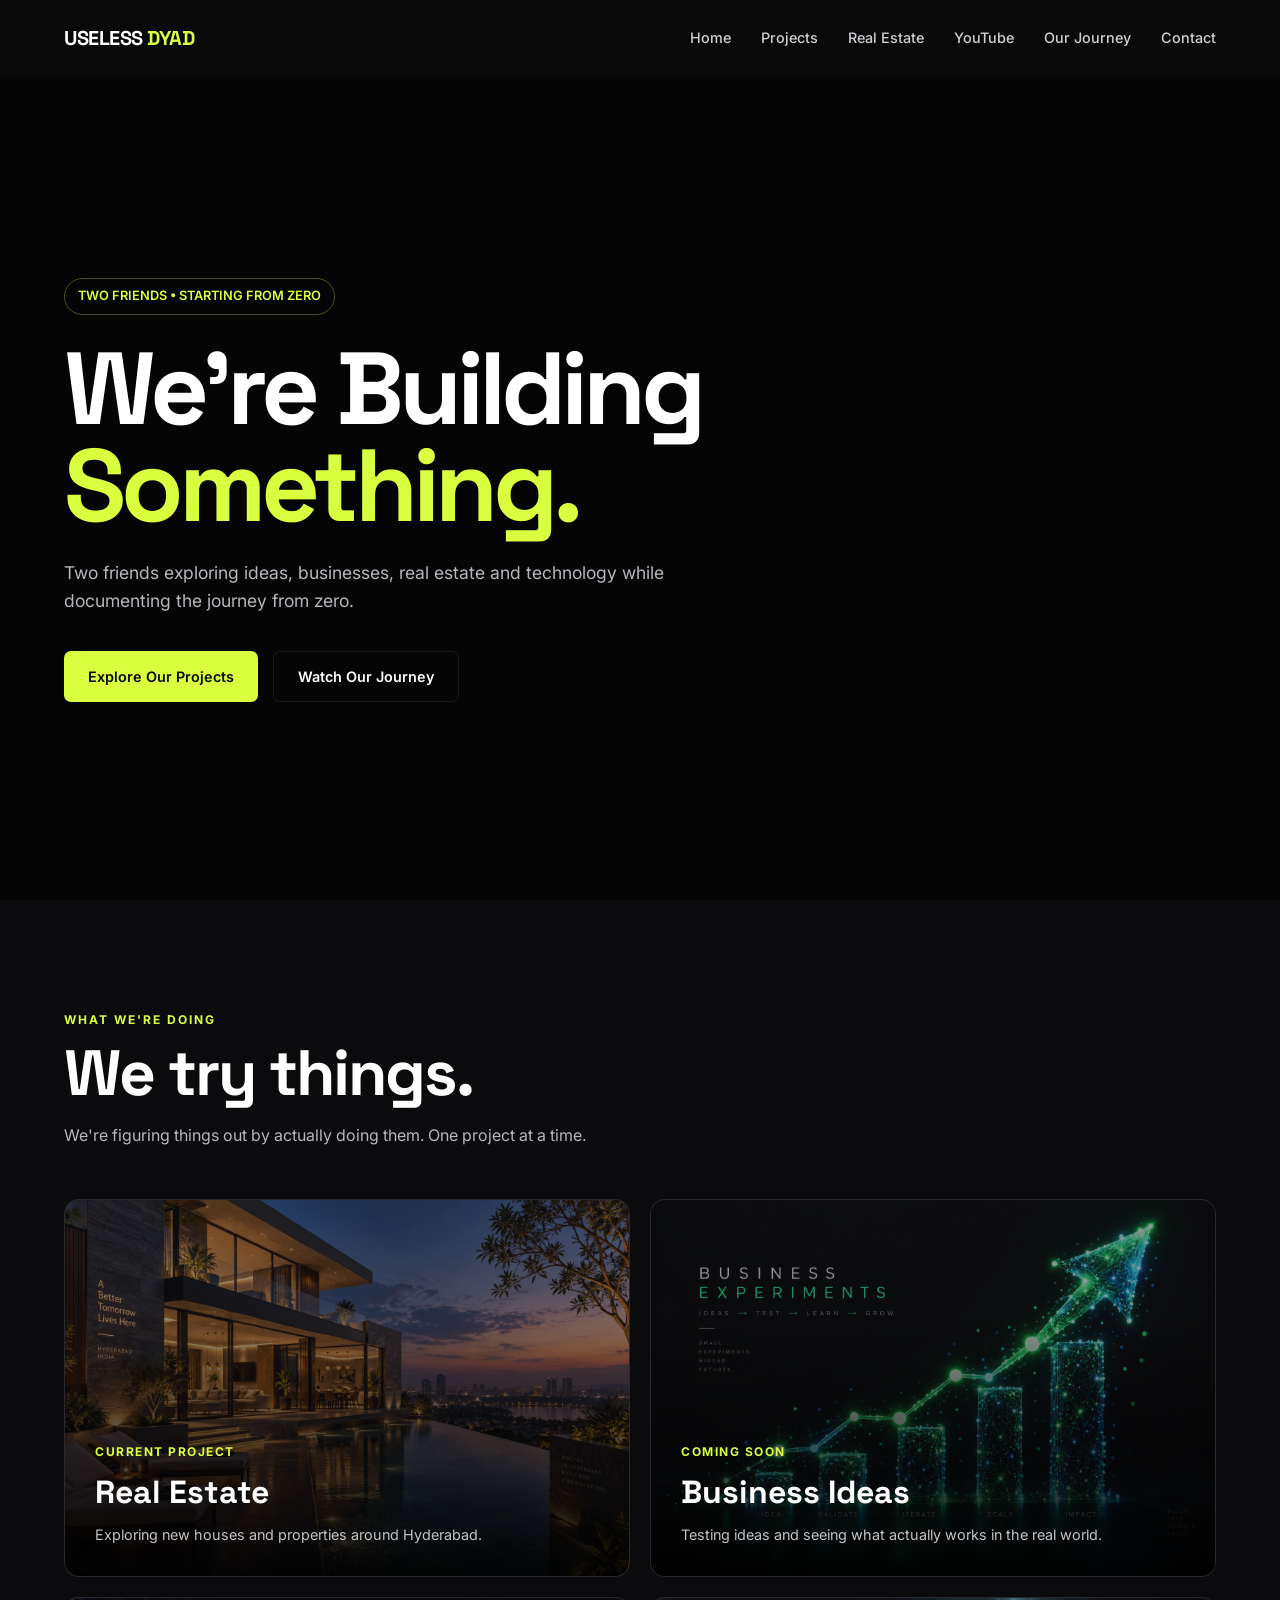
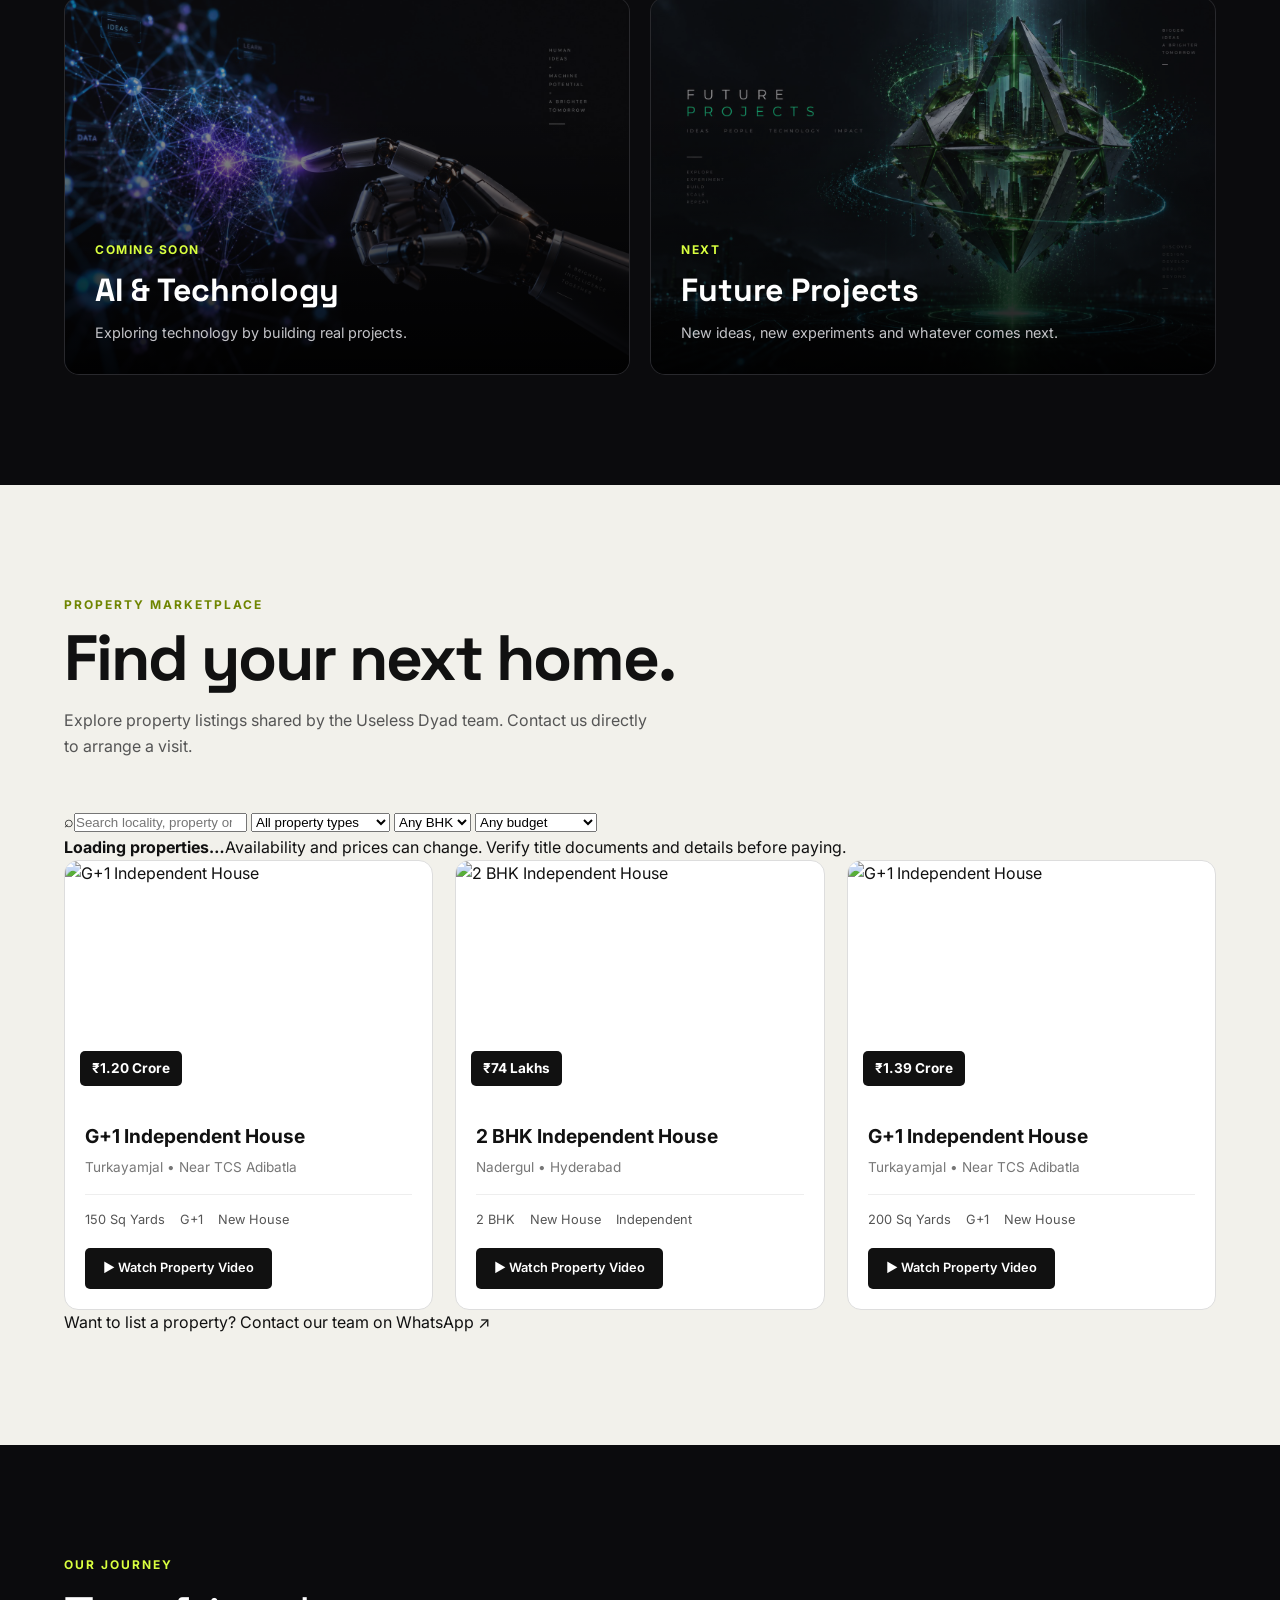
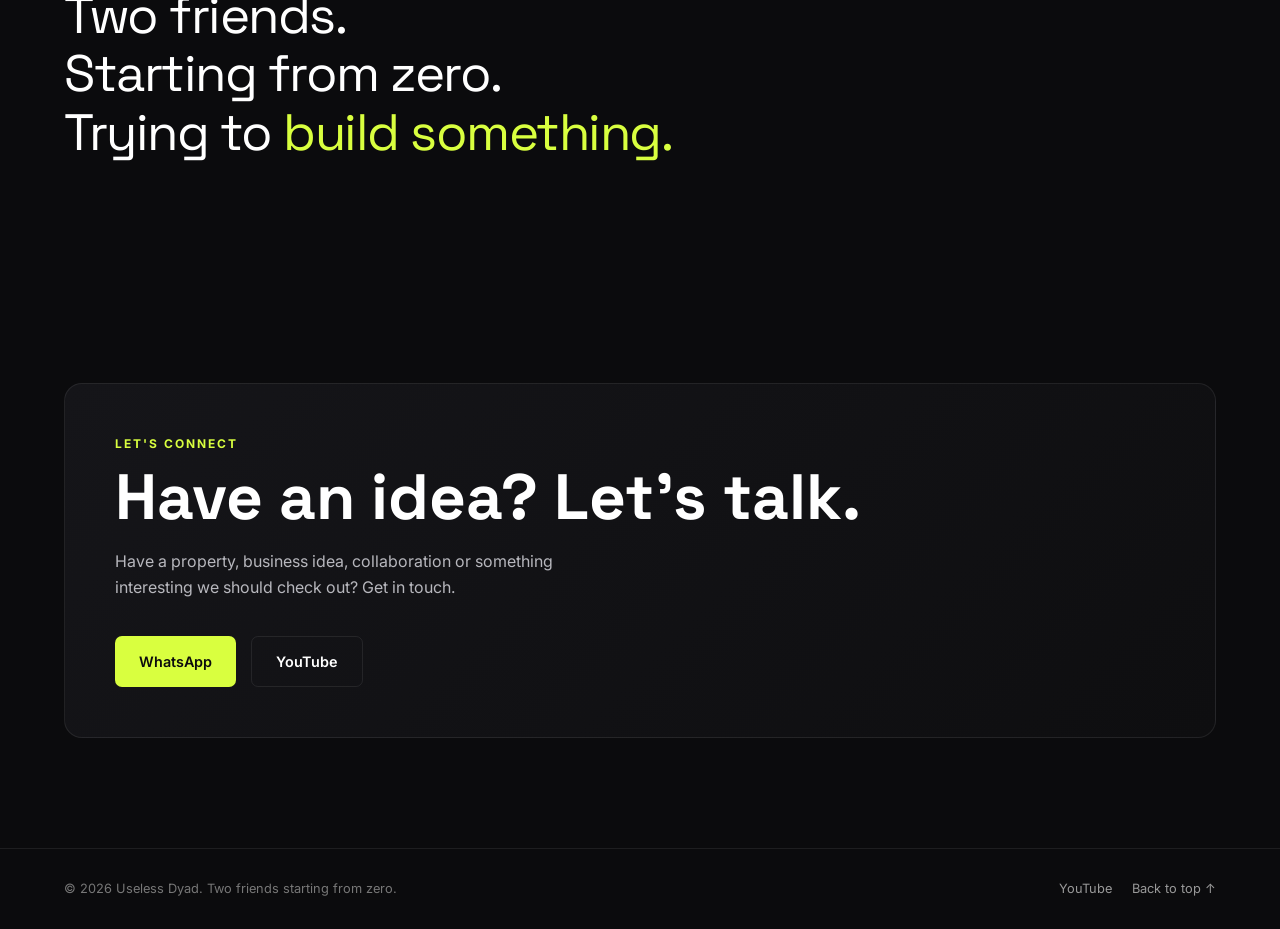
==== commit ca97c16c: "Build searchable property marketplace" ====
--- a/index.html
+++ b/index.html
@@ -23,7 +23,7 @@
 
   <link
     rel="stylesheet"
-    href="css/style.css?v=video1"
+    href="css/style.css?v=marketplace1"
   >
 </head>
 
@@ -317,189 +317,26 @@
        REAL ESTATE
   ================================= -->
 
-  <section
-    id="real-estate"
-    class="section real-estate"
-  >
-
-    <div class="container">
-
-
-      <div class="section-heading">
-
-        <div class="section-label">
-          OUR CURRENT PROJECT
-        </div>
-
-        <h2>
-          Latest Properties
-        </h2>
-
-        <p>
-          New property tours around Hyderabad
-          and nearby areas.
-        </p>
-
-      </div>
-
-
-      <!--
-        PROPERTY CARDS WILL AUTOMATICALLY
-        APPEAR HERE FROM properties.js
-      -->
-
-<div
-        class="property-grid"
-        id="property-list"
-      >
-        <article class="property-card">
-          <div class="property-image">
-            <a href="https://youtu.be/E79koeAgsaA" target="_blank" rel="noopener noreferrer" aria-label="Watch G+1 Independent House">
-              <img src="https://img.youtube.com/vi/E79koeAgsaA/hqdefault.jpg" alt="G+1 Independent House" loading="lazy">
-              <div class="property-price">₹1.20 Crore</div>
-            </a>
-          </div>
-          <div class="property-info">
-            <h3>G+1 Independent House</h3>
-            <div class="property-location">Turkayamjal • Near TCS Adibatla</div>
-            <div class="property-details"><span>150 Sq Yards</span><span>G+1</span><span>New House</span></div>
-            <a href="https://youtu.be/E79koeAgsaA" target="_blank" rel="noopener noreferrer" class="property-button">▶ Watch Property Video</a>
-          </div>
-        </article>
+  <section id="real-estate" class="section real-estate">
+  <div class="container">
+    <div class="section-heading">
+      <div class="section-label">PROPERTY MARKETPLACE</div>
+      <h2>Find your next home.</h2>
+      <p>Explore property listings shared by the Useless Dyad team. Contact us directly to arrange a visit.</p>
+    </div>
+    <div class="marketplace-tools">
+      <label class="market-search"><span>⌕</span><input id="property-search" type="search" placeholder="Search locality, property or ID" aria-label="Search properties"></label>
+      <select id="filter-type" aria-label="Property type"><option value="">All property types</option><option>Independent House</option><option>Villa</option><option>Apartment</option><option>Plot</option></select>
+      <select id="filter-bhk" aria-label="Bedrooms"><option value="">Any BHK</option><option value="1">1 BHK</option><option value="2">2 BHK</option><option value="3">3 BHK</option><option value="4">4+ BHK</option></select>
+      <select id="filter-budget" aria-label="Maximum budget"><option value="">Any budget</option><option value="5000000">Up to ₹50 Lakhs</option><option value="7500000">Up to ₹75 Lakhs</option><option value="10000000">Up to ₹1 Crore</option><option value="15000000">Up to ₹1.5 Crore</option><option value="20000000">Up to ₹2 Crore</option></select>
+    </div>
+    <div class="marketplace-summary"><strong id="property-count">Loading properties…</strong><span>Availability and prices can change. Verify title documents and details before paying.</span></div>
+    <div class="property-grid" id="property-list" aria-live="polite"><p class="market-empty">Loading available properties…</p></div>
+    <div class="marketplace-footnote">Want to list a property? <a href="https://wa.me/919949313533?text=I%20want%20to%20list%20my%20property%20on%20Useless%20Dyad" target="_blank" rel="noopener">Contact our team on WhatsApp ↗</a></div>
+  </div>
+</section>
 
-        <article class="property-card">
-          <div class="property-image">
-            <a href="https://youtu.be/K_PAbQWEpQM" target="_blank" rel="noopener noreferrer" aria-label="Watch 2 BHK Independent House">
-              <img src="https://img.youtube.com/vi/K_PAbQWEpQM/hqdefault.jpg" alt="2 BHK Independent House" loading="lazy">
-              <div class="property-price">₹74 Lakhs</div>
-            </a>
-          </div>
-          <div class="property-info">
-            <h3>2 BHK Independent House</h3>
-            <div class="property-location">Nadergul • Hyderabad</div>
-            <div class="property-details"><span>2 BHK</span><span>New House</span><span>Independent</span></div>
-            <a href="https://youtu.be/K_PAbQWEpQM" target="_blank" rel="noopener noreferrer" class="property-button">▶ Watch Property Video</a>
-          </div>
-        </article>
-
-        <article class="property-card">
-          <div class="property-image">
-            <a href="https://youtu.be/4cgiVLTqe0w" target="_blank" rel="noopener noreferrer" aria-label="Watch G+1 Independent House">
-              <img src="https://img.youtube.com/vi/4cgiVLTqe0w/hqdefault.jpg" alt="G+1 Independent House" loading="lazy">
-              <div class="property-price">₹1.39 Crore</div>
-            </a>
-          </div>
-          <div class="property-info">
-            <h3>G+1 Independent House</h3>
-            <div class="property-location">Turkayamjal • Near TCS Adibatla</div>
-            <div class="property-details"><span>200 Sq Yards</span><span>G+1</span><span>New House</span></div>
-            <a href="https://youtu.be/4cgiVLTqe0w" target="_blank" rel="noopener noreferrer" class="property-button">▶ Watch Property Video</a>
-          </div>
-        </article>
-      </div>
-
-      <div class="more-properties">
-        <a
-          href="https://www.youtube.com/@UselessDyad"
-          target="_blank"
-          rel="noopener noreferrer"
-          class="btn btn-primary"
-        >
-          More →
-        </a>
-      </div>
-
-
-    </div>
-
-  </section>
-
-
-
-  <!-- ================================
-       YOUTUBE
-  ================================= -->
-
-  <section
-    id="youtube"
-    class="section youtube-section"
-  >
-
-    <div class="container">
-
-      <div class="youtube-box">
-
-
-        <div class="youtube-video">
-
-          <a
-            href="https://www.youtube.com/@UselessDyad"
-            target="_blank"
-            rel="noopener noreferrer"
-          >
-
-            <img
-              src="images/youtube.jpg"
-              alt="Useless Dyad YouTube"
-            >
-
-          </a>
-
-        </div>
-
-
-        <div class="youtube-info">
-
-          <div class="section-label">
-            OUR YOUTUBE
-          </div>
-
-
-          <h3>
-            We go there.
-            We record it.
-          </h3>
-
-
-          <p>
-            Follow our property tours, experiments,
-            ideas and journey as we try to build
-            something from zero.
-          </p>
-
-
-          <a
-            href="https://www.youtube.com/@UselessDyad"
-            target="_blank"
-            rel="noopener noreferrer"
-            class="btn btn-primary"
-          >
-            Visit Our YouTube
-          </a>
-
-        </div>
-
-      </div>
-
-    </div>
-
-
-      <div class="latest-videos">
-        <div class="latest-videos-heading">
-          <div>
-            <div class="section-label">FRESH FROM OUR CHANNEL</div>
-            <h2>Latest Videos</h2>
-            <p>Our newest uploads, updated automatically from YouTube.</p>
-          </div>
-          <a class="btn btn-outline" href="https://www.youtube.com/@UselessDyad/videos" target="_blank" rel="noopener noreferrer">View all videos ↗</a>
-        </div>
-        <div class="latest-video-grid" id="latest-video-list" aria-live="polite">
-          <p class="video-feed-status">Loading our latest videos…</p>
-        </div>
-      </div>
-
-  </section>-<!-- ================================
+  <!-- ================================
        JOURNEY
   ================================= -->
 
@@ -648,10 +485,12 @@
        properties.js MUST come first
   -->
 
-  <script src="js/properties.js?v=video1"></script>
-  <script src="js/script.js?v=video1"></script>
-
-
+  <script src="https://cdn.jsdelivr.net/npm/@supabase/supabase-js@2"></script>
+  <script src="js/supabase-config.js"></script>
+  <script src="js/script.js?v=marketplace1"></script>
+
+
+  <script src="js/marketplace.js?v=marketplace1"></script>
 </body>
 
 </html>
--- a/css/style.css
+++ b/css/style.css
@@ -720,3 +720,58 @@
 .hero-content {
   z-index: 2;
 }
+
+
+/* =========================================
+   AUTOMATIC LATEST YOUTUBE VIDEOS
+========================================= */
+.latest-videos { margin-top: 90px; }
+.latest-videos-heading {
+  display: flex; justify-content: space-between; align-items: end;
+  gap: 24px; margin-bottom: 28px;
+}
+.latest-videos-heading h2 {
+  font-family: "Space Grotesk", sans-serif;
+  font-size: clamp(2rem, 4vw, 3rem); letter-spacing: -1.5px;
+}
+.latest-videos-heading p { color: var(--text); margin-top: 8px; }
+.latest-video-grid {
+  display: grid; grid-template-columns: repeat(3, minmax(0, 1fr)); gap: 22px;
+}
+.latest-video-card {
+  min-width: 0; overflow: hidden; border: 1px solid var(--border);
+  border-radius: 13px; background: var(--card);
+  transition: transform 0.25s ease, border-color 0.25s ease;
+}
+.latest-video-card:hover {
+  transform: translateY(-5px); border-color: rgba(217,255,63,0.4);
+}
+.latest-video-thumb {
+  display: block; position: relative; aspect-ratio: 16 / 9;
+  overflow: hidden; background: #222;
+}
+.latest-video-thumb img {
+  width: 100%; height: 100%; object-fit: cover; transition: transform 0.35s ease;
+}
+.latest-video-card:hover .latest-video-thumb img { transform: scale(1.04); }
+.latest-video-play {
+  position: absolute; left: 50%; top: 50%; width: 48px; height: 48px;
+  display: grid; place-items: center; transform: translate(-50%, -50%);
+  border-radius: 50%; background: var(--accent); color: #111;
+  font-size: 17px; padding-left: 3px;
+}
+.latest-video-info { padding: 18px; }
+.latest-video-info h3 { color: var(--white); font-size: 1rem; line-height: 1.45; min-height: 2.9em; }
+.latest-video-date { color: #85858d; font-size: 0.78rem; margin-top: 10px; }
+.latest-video-link { display: inline-block; margin-top: 14px; color: var(--accent); font-size: 0.85rem; font-weight: 700; }
+.video-feed-status {
+  grid-column: 1 / -1; color: var(--text); padding: 22px;
+  border: 1px dashed var(--border); border-radius: 10px;
+}
+.video-feed-status a { color: var(--accent); font-weight: 600; }
+@media (max-width: 900px) { .latest-video-grid { grid-template-columns: repeat(2, minmax(0, 1fr)); } }
+@media (max-width: 600px) {
+  .latest-videos { margin-top: 65px; }
+  .latest-videos-heading { align-items: flex-start; flex-direction: column; }
+  .latest-video-grid { grid-template-columns: 1fr; }
+}
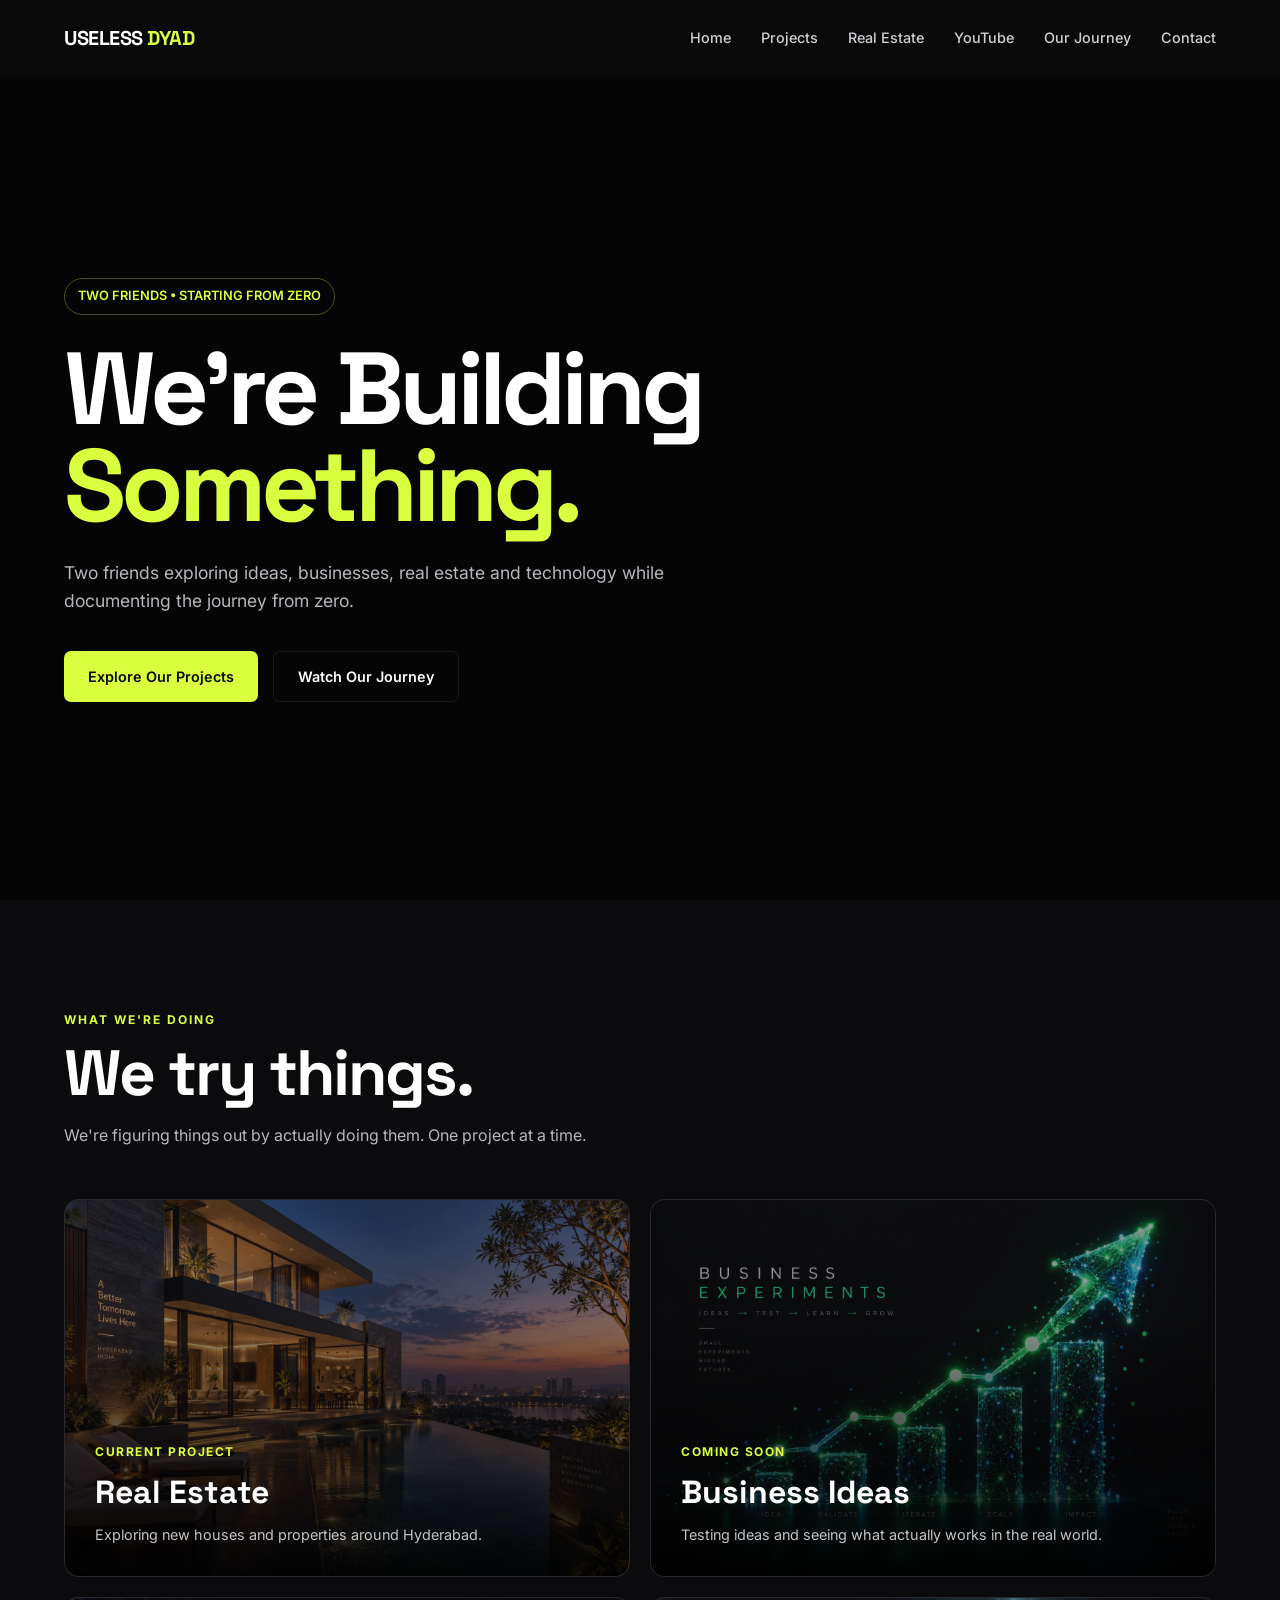
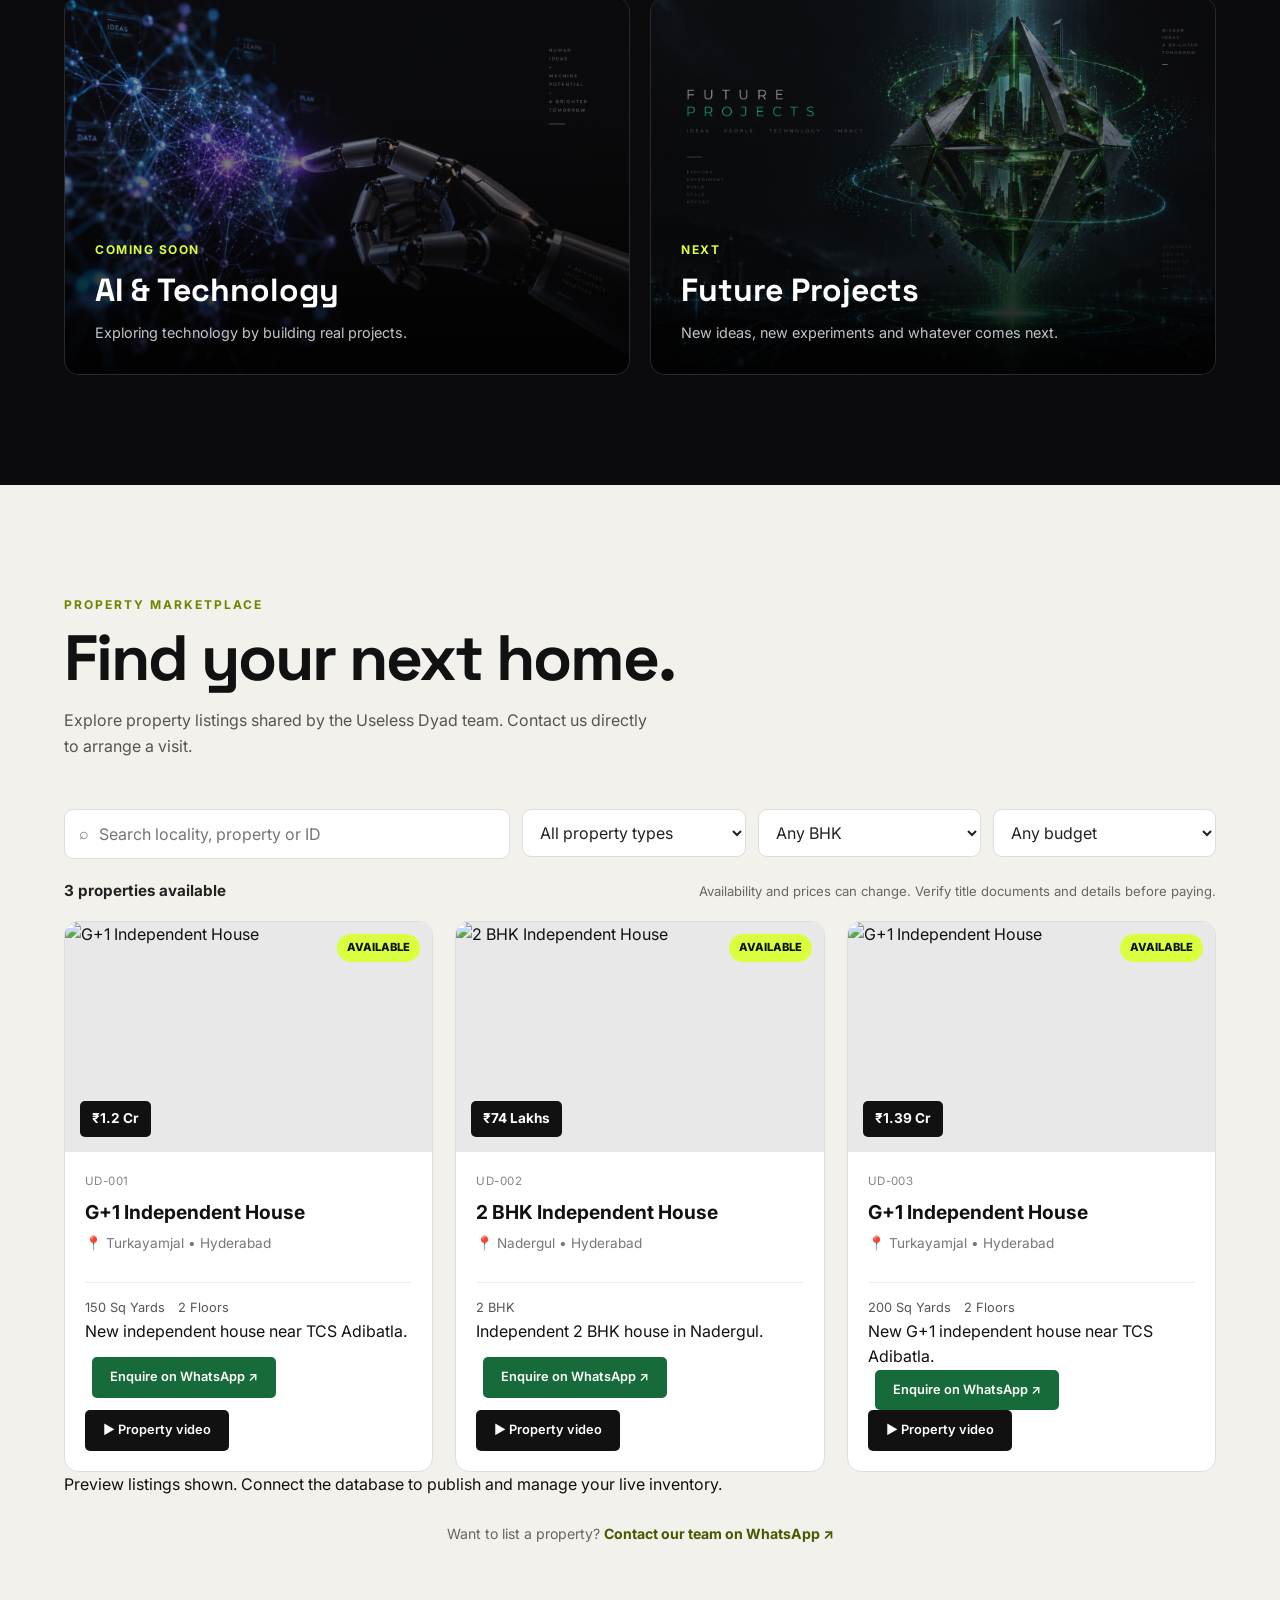
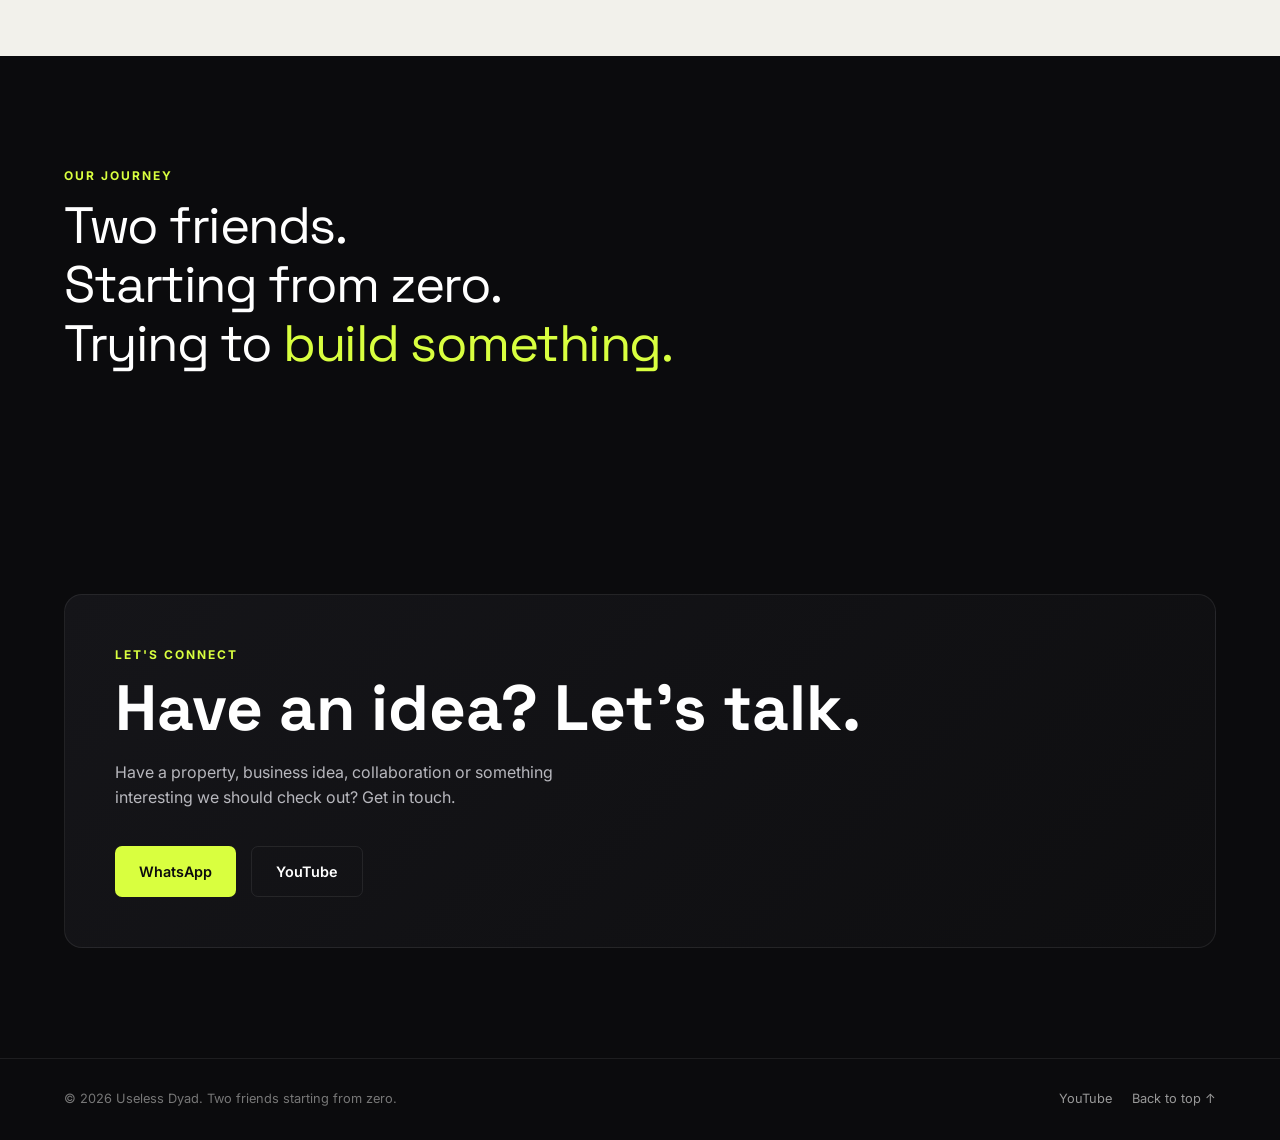
==== commit afaf55ff: "Improve Useless Dyad search metadata and social previews" ====
--- a/index.html
+++ b/index.html
@@ -9,11 +9,11 @@
     content="width=device-width, initial-scale=1.0"
   >
 
-  <title>Useless Dyad — Starting From Zero</title>
+  <title>Useless Dyad | Houses & Properties for Sale in Hyderabad</title>
 
   <meta
     name="description"
-    content="Useless Dyad — two friends starting from zero, exploring real estate, business ideas, technology and new projects."
+    content="Explore independent houses, villas, apartments and plots for sale around Hyderabad, including Turkayamjal, Nadergul and areas near TCS Adibatla. Browse Useless Dyad property listings and enquire directly on WhatsApp."
   >
 
   <link
--- a/css/style.css
+++ b/css/style.css
@@ -775,3 +775,13 @@
   .latest-videos-heading { align-items: flex-start; flex-direction: column; }
   .latest-video-grid { grid-template-columns: 1fr; }
 }
+
+/* PROPERTY MARKETPLACE */
+.marketplace-tools{display:grid;grid-template-columns:minmax(220px,2fr) repeat(3,minmax(145px,1fr));gap:12px;margin:0 0 20px}
+.market-search{display:flex;align-items:center;gap:10px;background:#fff;border:1px solid #ddd;border-radius:9px;padding:0 14px;color:#777}
+.market-search input,.marketplace-tools select{width:100%;min-width:0;height:48px;border:1px solid #ddd;border-radius:9px;background:#fff;color:#222;padding:0 13px;font:inherit;outline:none}
+.market-search input{border:0;padding:0}.market-search:focus-within,.marketplace-tools select:focus{border-color:#728900;box-shadow:0 0 0 3px #72890018}
+.marketplace-summary{display:flex;justify-content:space-between;gap:15px;align-items:center;margin:0 0 18px;color:#666;font-size:.82rem}.marketplace-summary strong{color:#222;font-size:.95rem}
+.property-card{display:flex;flex-direction:column}.property-image{height:auto;aspect-ratio:16/10;background:#e8e8e8}.property-image>a{display:block;position:relative;height:100%}.property-image img{height:100%;width:100%;object-fit:cover}.property-info{display:flex;flex-direction:column;flex:1}.property-location{min-height:2.5em}.property-details{flex-wrap:wrap;gap:8px 13px}.property-status{position:absolute;right:12px;top:12px;background:#d9ff3f;color:#111;border-radius:30px;padding:5px 10px;font-size:.7rem;font-weight:800;text-transform:uppercase}.property-id{font-size:.72rem;color:#858585;margin-bottom:7px;letter-spacing:.04em}.property-info .property-button{margin-top:auto;align-self:flex-start}.property-button.whatsapp{background:#176b3a;margin-left:7px}.market-empty{grid-column:1/-1;padding:38px 20px;text-align:center;color:#666;background:#fff;border:1px dashed #ccc;border-radius:12px}.marketplace-footnote{margin-top:26px;text-align:center;color:#666;font-size:.88rem}.marketplace-footnote a{color:#465800;font-weight:700}
+@media(max-width:900px){.marketplace-tools{grid-template-columns:repeat(2,minmax(0,1fr))}.market-search{grid-column:1/-1}}
+@media(max-width:600px){.marketplace-tools{grid-template-columns:1fr}.market-search{grid-column:auto}.marketplace-summary{align-items:flex-start;flex-direction:column}.property-info .property-button{width:100%;text-align:center}.property-button.whatsapp{margin:8px 0 0}}
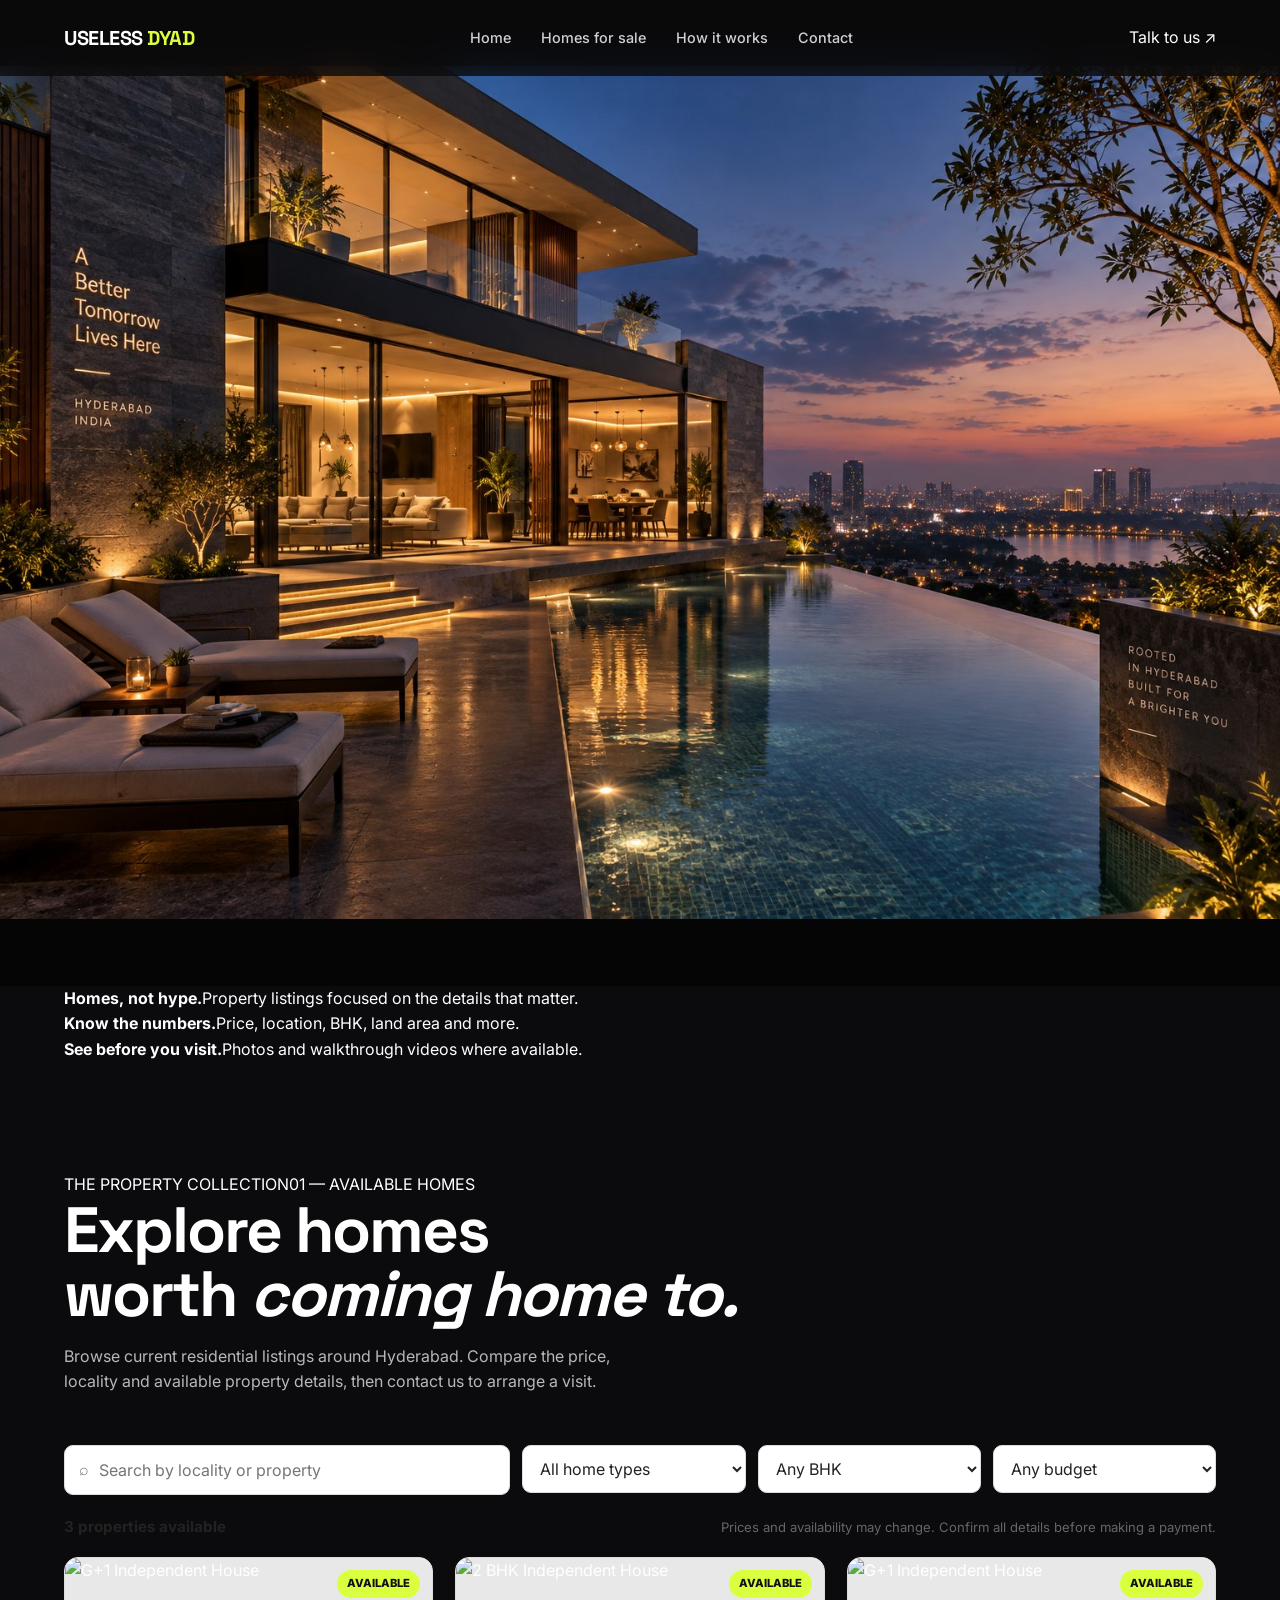
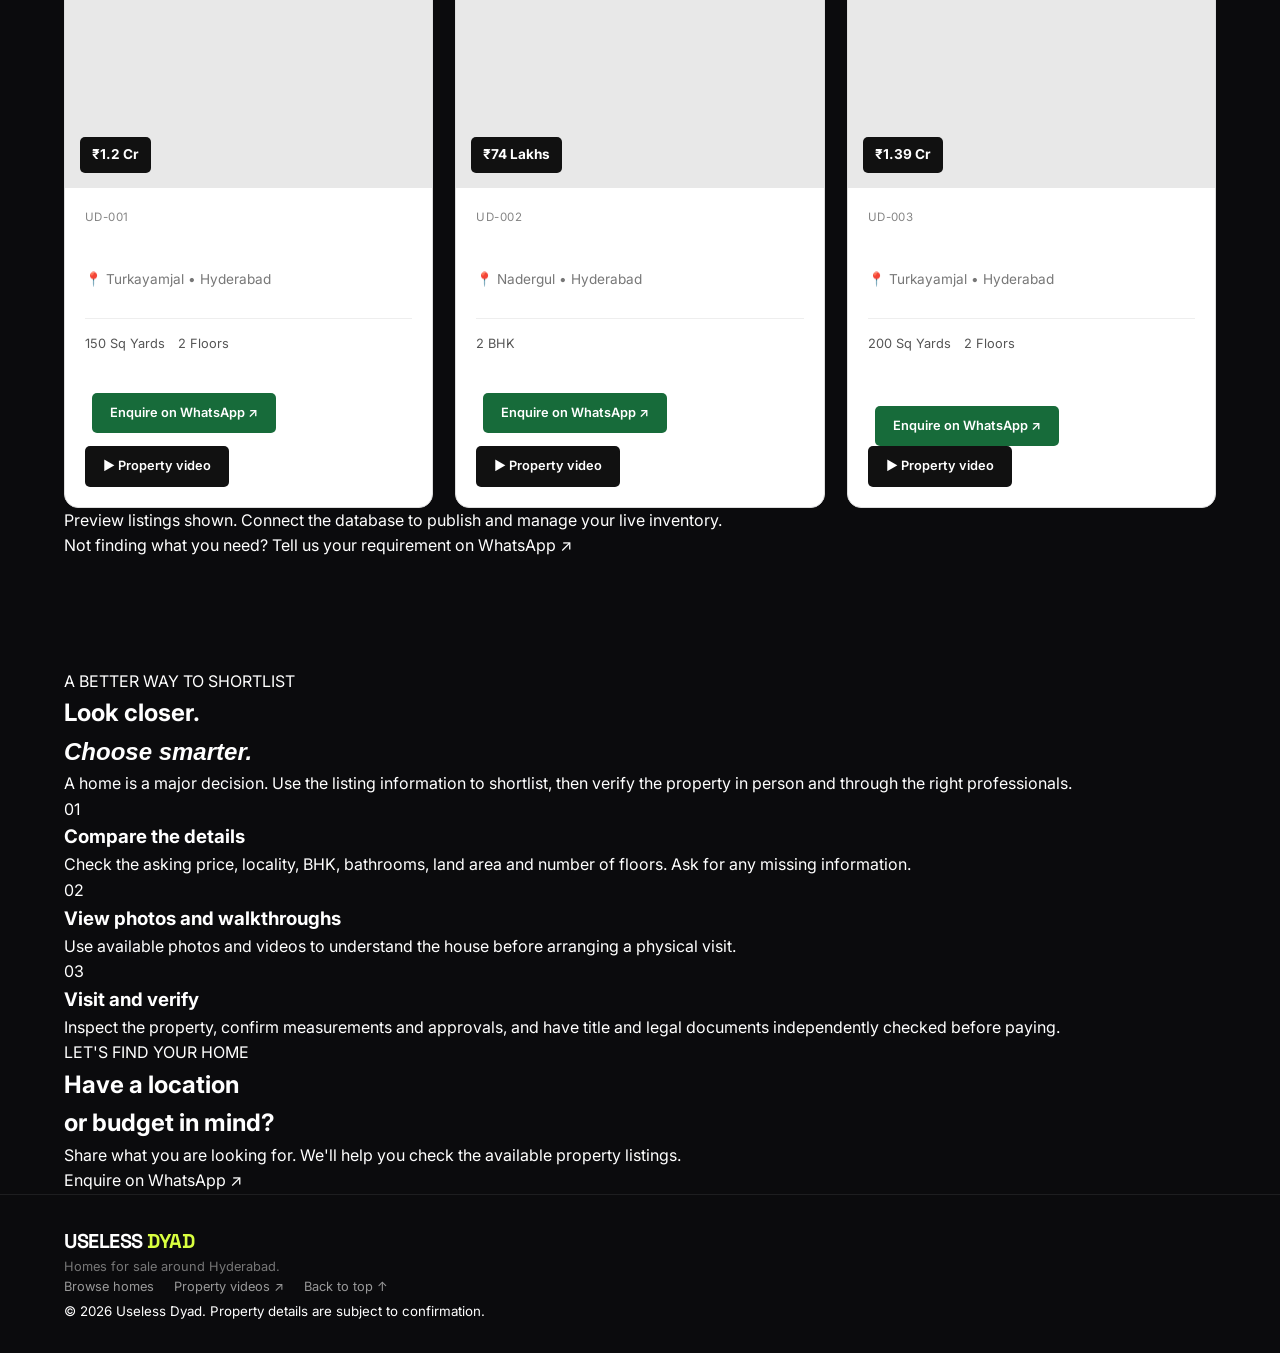
==== commit 69cddec8: "Redesign website as a homes-only property marketplace" ====
--- a/index.html
+++ b/index.html
@@ -1,496 +1,128 @@
-<!DOCTYPE html>
-<html lang="en">
-
-<head>
-  <meta charset="UTF-8">
-
-  <meta
-    name="viewport"
-    content="width=device-width, initial-scale=1.0"
-  >
-
-  <title>Useless Dyad | Houses & Properties for Sale in Hyderabad</title>
-
-  <meta
-    name="description"
-    content="Explore independent houses, villas, apartments and plots for sale around Hyderabad, including Turkayamjal, Nadergul and areas near TCS Adibatla. Browse Useless Dyad property listings and enquire directly on WhatsApp."
-  >
-
-  <link
-    rel="icon"
-    href="images/favicon.png"
-  >
-
-  <link
-    rel="stylesheet"
-    href="css/style.css?v=marketplace1"
-  >
-</head>
-
-
-<body>
-
-
-  <!-- ================================
-       NAVBAR
-  ================================= -->
-
-  <header id="site-header">
-
-    <div class="nav-container">
-
-      <a
-        href="#home"
-        class="logo"
-      >
-        USELESS <span>DYAD</span>
-      </a>
-
-
-      <div
-        class="menu-toggle"
-        aria-label="Open menu"
-      >
-        ☰
-      </div>
-
-
-      <nav>
-
-        <ul>
-
-          <li>
-            <a href="#home">Home</a>
-          </li>
-
-          <li>
-            <a href="#projects">Projects</a>
-          </li>
-
-          <li>
-            <a href="#real-estate">Real Estate</a>
-          </li>
-
-          <li>
-            <a href="#youtube">YouTube</a>
-          </li>
-
-          <li>
-            <a href="#journey">Our Journey</a>
-          </li>
-
-          <li>
-            <a href="#contact">Contact</a>
-          </li>
-
-        </ul>
-
-      </nav>
-
-    </div>
-
-  </header>
-
-
-
-  <!-- ================================
-       HERO
-  ================================= -->
-
-  <section
-    id="home"
-    class="hero"
-  >
-
-    <video class="hero-video" autoplay muted loop playsinline preload="auto" aria-hidden="true">
-      <source src="gemini_generated_video_4165af68.mp4" type="video/mp4">
-    </video>
-    <div class="hero-video-overlay"></div>
+<!DOCTYPE html>
+<html lang="en">
+<head>
+  <meta charset="UTF-8">
+  <meta name="google-site-verification" content="ojw_y4ogKcUMDGZK9bjviycnILwJdud7EfaZGOsidfE">
+  <meta name="viewport" content="width=device-width, initial-scale=1.0">
+  <meta name="theme-color" content="#f6f5f0">
+  <title>Useless Dyad | Independent Houses & Homes for Sale in Hyderabad</title>
+  <meta name="description" content="Explore independent houses, villas and apartments for sale in Hyderabad. View prices, locations, BHK details, land area, photos and property walkthroughs from Useless Dyad.">
+  <meta name="robots" content="index, follow, max-image-preview:large">
+  <link rel="canonical" href="https://useless-dyad.web.app/">
+  <meta property="og:type" content="website">
+  <meta property="og:title" content="Useless Dyad | Homes for Sale in Hyderabad">
+  <meta property="og:description" content="Explore homes for sale around Hyderabad. Compare property details and enquire directly with Useless Dyad.">
+  <meta property="og:url" content="https://useless-dyad.web.app/">
+  <meta property="og:image" content="https://useless-dyad.web.app/images/real-estate.jpg">
+  <meta name="twitter:card" content="summary_large_image">
+  <link rel="icon" href="images/favicon.png">
+  <link rel="stylesheet" href="css/style.css?v=homes-only-1">
+</head>
+<body>
+  <header id="site-header">
+    <div class="nav-container">
+      <a href="#home" class="logo" aria-label="Useless Dyad home">USELESS <span>DYAD</span></a>
+      <button class="menu-toggle" type="button" aria-label="Open navigation" aria-expanded="false">☰</button>
+      <nav aria-label="Main navigation">
+        <ul>
+          <li><a href="#home">Home</a></li>
+          <li><a href="#homes">Homes for sale</a></li>
+          <li><a href="#how-it-works">How it works</a></li>
+          <li><a href="#contact">Contact</a></li>
+        </ul>
+      </nav>
+      <a class="nav-cta" href="https://wa.me/919949313533?text=Hi%20Useless%20Dyad%2C%20I%20am%20looking%20for%20a%20home." target="_blank" rel="noopener noreferrer">Talk to us <span>↗</span></a>
+    </div>
+  </header>
 
-    <div class="hero-content">
-
-      <div class="hero-label">
-        TWO FRIENDS • STARTING FROM ZERO
-      </div>
-
-
-      <h1>
-        We're Building
-        <span>Something.</span>
-      </h1>
-
-
-      <p>
-        Two friends exploring ideas, businesses,
-        real estate and technology while documenting
-        the journey from zero.
-      </p>
-
-
-      <div class="hero-buttons">
-
-        <a
-          href="#projects"
-          class="btn btn-primary"
-        >
-          Explore Our Projects
-        </a>
-
-
-        <a
-          href="#youtube"
-          class="btn btn-outline"
-        >
-          Watch Our Journey
-        </a>
-
-      </div>
-
-    </div>
-
-  </section>
-
-
-
-  <!-- ================================
-       PROJECTS
-  ================================= -->
-
-  <section
-    id="projects"
-    class="section section-dark"
-  >
-
-    <div class="container">
-
-      <div class="section-heading">
-
-        <div class="section-label">
-          WHAT WE'RE DOING
-        </div>
-
-        <h2>
-          We try things.
-        </h2>
-
-        <p>
-          We're figuring things out by actually
-          doing them. One project at a time.
-        </p>
-
-      </div>
-
-
-      <div class="projects-grid">
-
-
-        <!-- REAL ESTATE -->
-
-        <a
-          href="#real-estate"
-          class="project-card"
-        >
-
-          <img
-            src="images/real-estate.jpg"
-            alt="Real Estate"
-          >
-
-          <div class="project-overlay">
-
-            <span>
-              CURRENT PROJECT
-            </span>
-
-            <h3>
-              Real Estate
-            </h3>
-
-            <p>
-              Exploring new houses and properties
-              around Hyderabad.
-            </p>
-
-          </div>
-
-        </a>
-
-
-
-        <!-- BUSINESS -->
-
-        <div class="project-card">
-
-          <img
-            src="images/business.jpg"
-            alt="Business Ideas"
-          >
-
-          <div class="project-overlay">
-
-            <span>
-              COMING SOON
-            </span>
-
-            <h3>
-              Business Ideas
-            </h3>
-
-            <p>
-              Testing ideas and seeing what actually
-              works in the real world.
-            </p>
-
-          </div>
-
-        </div>
-
-
-
-        <!-- AI -->
-
-        <div class="project-card">
-
-          <img
-            src="images/ai.jpg"
-            alt="AI and Technology"
-          >
-
-          <div class="project-overlay">
-
-            <span>
-              COMING SOON
-            </span>
-
-            <h3>
-              AI & Technology
-            </h3>
-
-            <p>
-              Exploring technology by building
-              real projects.
-            </p>
-
-          </div>
-
-        </div>
-
-
-
-        <!-- FUTURE -->
-
-        <div class="project-card">
-
-          <img
-            src="images/future.jpg"
-            alt="Future Projects"
-          >
-
-          <div class="project-overlay">
-
-            <span>
-              NEXT
-            </span>
-
-            <h3>
-              Future Projects
-            </h3>
-
-            <p>
-              New ideas, new experiments and
-              whatever comes next.
-            </p>
-
-          </div>
-
-        </div>
-
-      </div>
-
-    </div>
-
-  </section>
-
-
-
-  <!-- ================================
-       REAL ESTATE
-  ================================= -->
-
-  <section id="real-estate" class="section real-estate">
-  <div class="container">
-    <div class="section-heading">
-      <div class="section-label">PROPERTY MARKETPLACE</div>
-      <h2>Find your next home.</h2>
-      <p>Explore property listings shared by the Useless Dyad team. Contact us directly to arrange a visit.</p>
+  <main>
+    <section id="home" class="hero">
+      <img class="hero-image" src="images/real-estate.jpg" alt="Residential home in Hyderabad" fetchpriority="high">
+      <div class="hero-shade"></div>
+      <div class="hero-content container">
+        <div class="eyebrow"><span></span> HOMES FOR SALE · HYDERABAD</div>
+        <h1>Find a home<br>that feels <em>right.</em></h1>
+        <p>Explore independent houses, villas and apartments around Hyderabad. See the details, watch property walkthroughs and speak with our team directly.</p>
+        <div class="hero-actions">
+          <a class="button button-primary" href="#homes">Explore available homes <span>↓</span></a>
+          <a class="button button-ghost" href="https://wa.me/919949313533?text=Hi%20Useless%20Dyad%2C%20help%20me%20find%20a%20home." target="_blank" rel="noopener noreferrer">Tell us what you need</a>
+        </div>
+        <div class="hero-note"><span class="note-line"></span> Clear property details. Direct enquiries. No unnecessary noise.</div>
+      </div>
+      <div class="hero-bottom container"><span>01 / FIND YOUR NEXT HOME</span><span>SCROLL TO EXPLORE ↓</span></div>
+    </section>
+
+    <section class="intro-strip" aria-label="Property information">
+      <div class="container intro-grid">
+        <div><strong>Homes, not hype.</strong><span>Property listings focused on the details that matter.</span></div>
+        <div><strong>Know the numbers.</strong><span>Price, location, BHK, land area and more.</span></div>
+        <div><strong>See before you visit.</strong><span>Photos and walkthrough videos where available.</span></div>
+      </div>
+    </section>
+
+    <section id="homes" class="section homes-section">
+      <div class="container">
+        <div class="section-topline"><span class="eyebrow dark-eyebrow">THE PROPERTY COLLECTION</span><span class="section-index">01 — AVAILABLE HOMES</span></div>
+        <div class="section-heading">
+          <div><h2>Explore homes<br>worth <em>coming home to.</em></h2></div>
+          <p>Browse current residential listings around Hyderabad. Compare the price, locality and available property details, then contact us to arrange a visit.</p>
+        </div>
+        <div class="marketplace-tools">
+          <label class="market-search"><span aria-hidden="true">⌕</span><input id="property-search" type="search" placeholder="Search by locality or property" aria-label="Search homes by locality or property"></label>
+          <select id="filter-type" aria-label="Home type">
+            <option value="">All home types</option>
+            <option>Independent House</option>
+            <option>Villa</option>
+            <option>Apartment</option>
+          </select>
+          <select id="filter-bhk" aria-label="Bedrooms">
+            <option value="">Any BHK</option><option value="1">1 BHK</option><option value="2">2 BHK</option><option value="3">3 BHK</option><option value="4">4+ BHK</option>
+          </select>
+          <select id="filter-budget" aria-label="Maximum budget">
+            <option value="">Any budget</option><option value="5000000">Up to ₹50 Lakhs</option><option value="7500000">Up to ₹75 Lakhs</option><option value="10000000">Up to ₹1 Crore</option><option value="15000000">Up to ₹1.5 Crore</option><option value="20000000">Up to ₹2 Crore</option>
+          </select>
+        </div>
+        <div class="marketplace-summary"><strong id="property-count">Loading homes…</strong><span>Prices and availability may change. Confirm all details before making a payment.</span></div>
+        <div class="property-grid" id="property-list" aria-live="polite"><p class="market-empty">Loading available homes…</p></div>
+        <div class="no-results-help">Not finding what you need? <a href="https://wa.me/919949313533?text=Hi%20Useless%20Dyad%2C%20I%20couldn%27t%20find%20a%20matching%20home.%20Please%20help." target="_blank" rel="noopener noreferrer">Tell us your requirement on WhatsApp ↗</a></div>
+      </div>
+    </section>
+
+    <section id="how-it-works" class="buyer-section">
+      <div class="container buyer-layout">
+        <div class="buyer-heading">
+          <span class="eyebrow">A BETTER WAY TO SHORTLIST</span>
+          <h2>Look closer.<br><em>Choose smarter.</em></h2>
+          <p>A home is a major decision. Use the listing information to shortlist, then verify the property in person and through the right professionals.</p>
+        </div>
+        <div class="buyer-steps">
+          <article class="buyer-step"><span>01</span><div><h3>Compare the details</h3><p>Check the asking price, locality, BHK, bathrooms, land area and number of floors. Ask for any missing information.</p></div></article>
+          <article class="buyer-step"><span>02</span><div><h3>View photos and walkthroughs</h3><p>Use available photos and videos to understand the house before arranging a physical visit.</p></div></article>
+          <article class="buyer-step"><span>03</span><div><h3>Visit and verify</h3><p>Inspect the property, confirm measurements and approvals, and have title and legal documents independently checked before paying.</p></div></article>
+        </div>
+      </div>
+    </section>
+
+    <section id="contact" class="contact-section">
+      <div class="container contact-panel">
+        <div><span class="eyebrow">LET'S FIND YOUR HOME</span><h2>Have a location<br>or budget in mind?</h2><p>Share what you are looking for. We'll help you check the available property listings.</p></div>
+        <a class="button button-light" href="https://wa.me/919949313533?text=Hi%20Useless%20Dyad%2C%20I%20am%20looking%20for%20a%20home.%20Please%20help%20me%20with%20available%20properties." target="_blank" rel="noopener noreferrer">Enquire on WhatsApp <span>↗</span></a>
+      </div>
+    </section>
+  </main>
+
+  <footer>
+    <div class="container footer-inner">
+      <a href="#home" class="logo footer-logo">USELESS <span>DYAD</span></a>
+      <p>Homes for sale around Hyderabad.</p>
+      <div class="footer-links"><a href="#homes">Browse homes</a><a href="https://www.youtube.com/@UselessDyad" target="_blank" rel="noopener noreferrer">Property videos ↗</a><a href="#home">Back to top ↑</a></div>
+      <small>© 2026 Useless Dyad. Property details are subject to confirmation.</small>
     </div>
-    <div class="marketplace-tools">
-      <label class="market-search"><span>⌕</span><input id="property-search" type="search" placeholder="Search locality, property or ID" aria-label="Search properties"></label>
-      <select id="filter-type" aria-label="Property type"><option value="">All property types</option><option>Independent House</option><option>Villa</option><option>Apartment</option><option>Plot</option></select>
-      <select id="filter-bhk" aria-label="Bedrooms"><option value="">Any BHK</option><option value="1">1 BHK</option><option value="2">2 BHK</option><option value="3">3 BHK</option><option value="4">4+ BHK</option></select>
-      <select id="filter-budget" aria-label="Maximum budget"><option value="">Any budget</option><option value="5000000">Up to ₹50 Lakhs</option><option value="7500000">Up to ₹75 Lakhs</option><option value="10000000">Up to ₹1 Crore</option><option value="15000000">Up to ₹1.5 Crore</option><option value="20000000">Up to ₹2 Crore</option></select>
-    </div>
-    <div class="marketplace-summary"><strong id="property-count">Loading properties…</strong><span>Availability and prices can change. Verify title documents and details before paying.</span></div>
-    <div class="property-grid" id="property-list" aria-live="polite"><p class="market-empty">Loading available properties…</p></div>
-    <div class="marketplace-footnote">Want to list a property? <a href="https://wa.me/919949313533?text=I%20want%20to%20list%20my%20property%20on%20Useless%20Dyad" target="_blank" rel="noopener">Contact our team on WhatsApp ↗</a></div>
-  </div>
-</section>
+  </footer>
 
-  <!-- ================================
-       JOURNEY
-  ================================= -->
-
-  <section
-    id="journey"
-    class="section section-dark"
-  >
-
-    <div class="container">
-
-      <div class="journey">
-
-        <div class="section-label">
-          OUR JOURNEY
-        </div>
-
-
-        <div class="journey-text">
-
-          Two friends.
-
-          <br>
-
-          Starting from zero.
-
-          <br>
-
-          Trying to
-
-          <span>
-            build something.
-          </span>
-
-        </div>
-
-      </div>
-
-    </div>
-
-  </section>
-
-
-
-  <!-- ================================
-       CONTACT
-  ================================= -->
-
-  <section
-    id="contact"
-    class="section section-dark"
-  >
-
-    <div class="container">
-
-      <div class="contact-box">
-
-        <div class="section-label">
-          LET'S CONNECT
-        </div>
-
-
-        <h2>
-          Have an idea?
-          Let's talk.
-        </h2>
-
-
-        <p>
-          Have a property, business idea,
-          collaboration or something interesting
-          we should check out? Get in touch.
-        </p>
-
-
-        <div class="hero-buttons">
-
-          <a
-            href="https://wa.me/919949313533"
-            target="_blank"
-            rel="noopener noreferrer"
-            class="btn btn-primary"
-          >
-            WhatsApp
-          </a>
-
-          <a
-            href="https://www.youtube.com/@UselessDyad"
-            target="_blank"
-            rel="noopener noreferrer"
-            class="btn btn-outline"
-          >
-            YouTube
-          </a>
-
-        </div>
-
-      </div>
-
-    </div>
-
-  </section>
-
-
-
-  <!-- ================================
-       FOOTER
-  ================================= -->
-
-  <footer>
-
-    <div class="footer-container">
-
-      <p>
-        © 2026 Useless Dyad.
-        Two friends starting from zero.
-      </p>
-
-
-      <div class="footer-links">
-
-        <a
-          href="https://www.youtube.com/@UselessDyad"
-          target="_blank"
-          rel="noopener noreferrer"
-        >
-          YouTube
-        </a>
-
-        <a href="#home">
-          Back to top ↑
-        </a>
-
-      </div>
-
-    </div>
-
-  </footer>
-
-
-
-  <!-- ================================
-       JAVASCRIPT
-  ================================= -->
-
-  <!-- IMPORTANT:
-       properties.js MUST come first
-  -->
-
   <script src="https://cdn.jsdelivr.net/npm/@supabase/supabase-js@2"></script>
-  <script src="js/supabase-config.js"></script>
-  <script src="js/script.js?v=marketplace1"></script>
-
-
-  <script src="js/marketplace.js?v=marketplace1"></script>
-</body>
-
+  <script src="js/supabase-config.js"></script>
+  <script src="js/script.js?v=homes-only-1"></script>
+  <script src="js/marketplace.js?v=homes-only-1"></script>
+</body>
 </html>
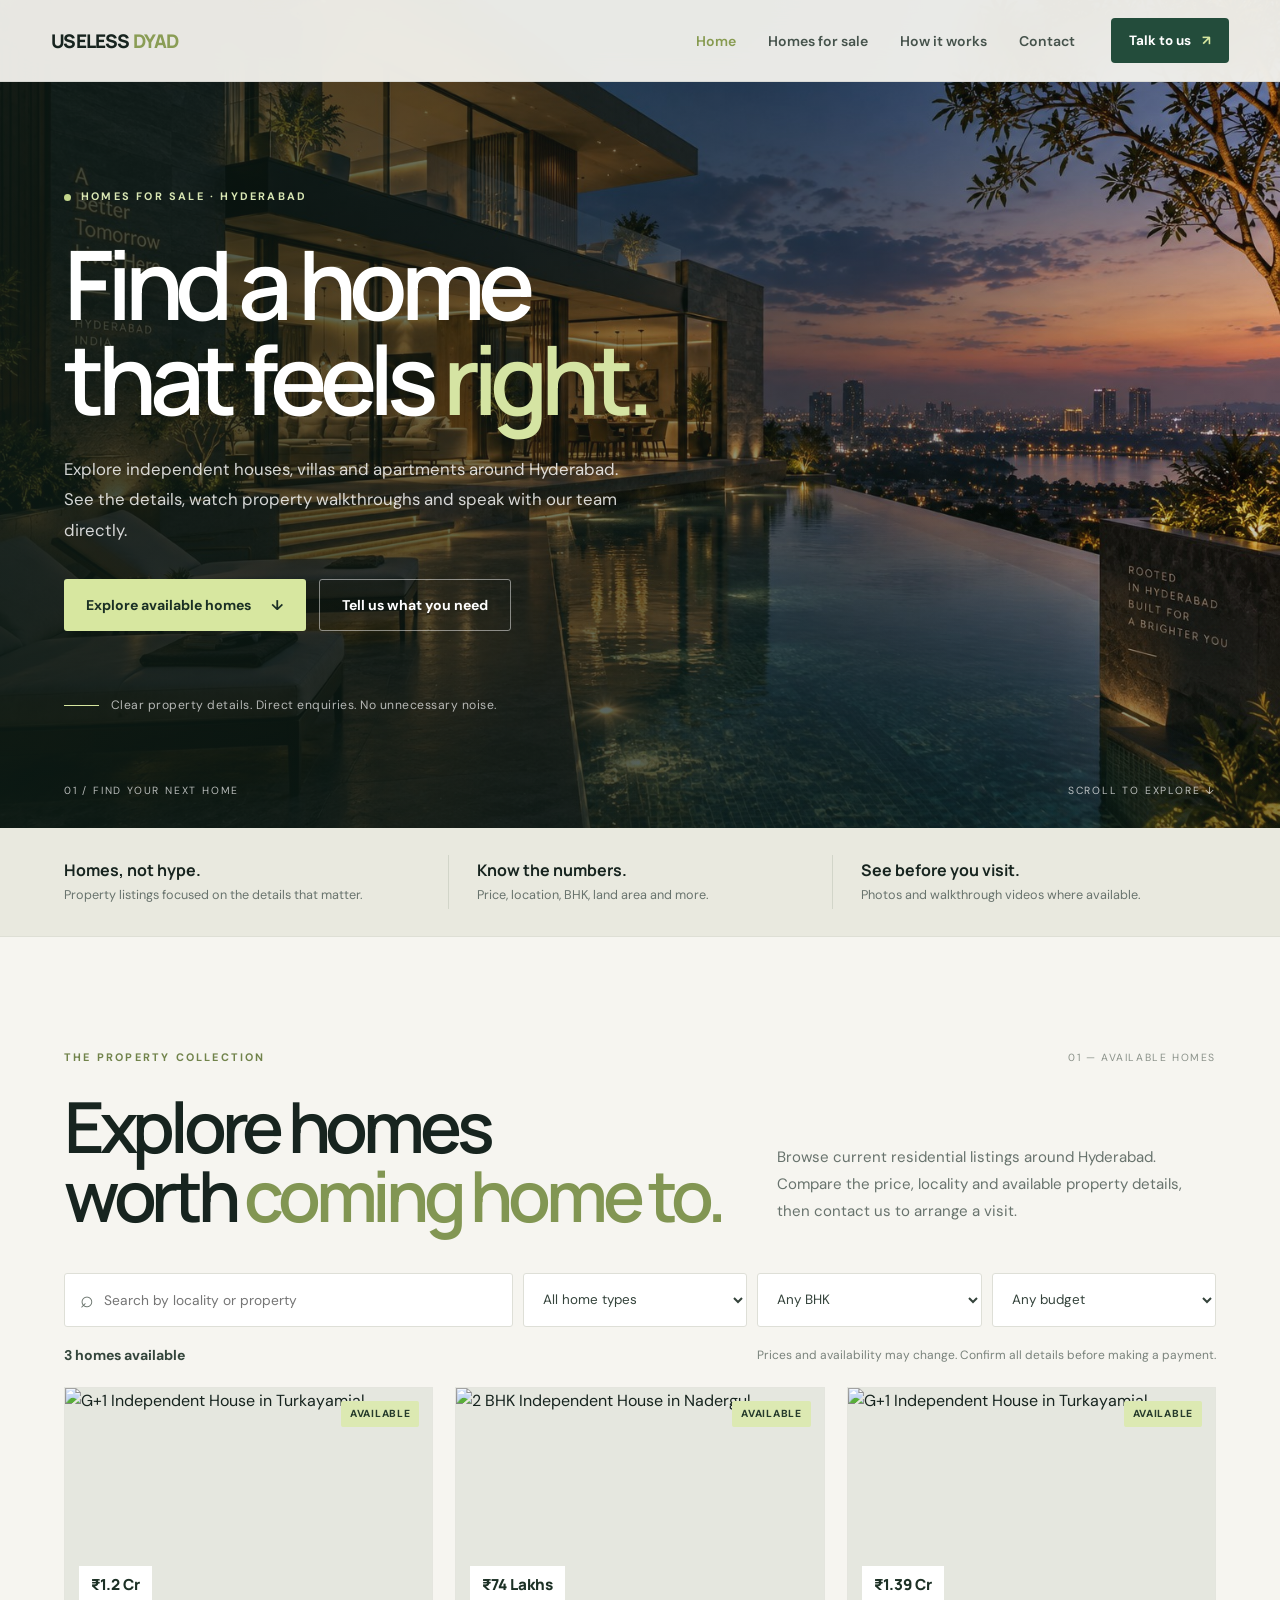
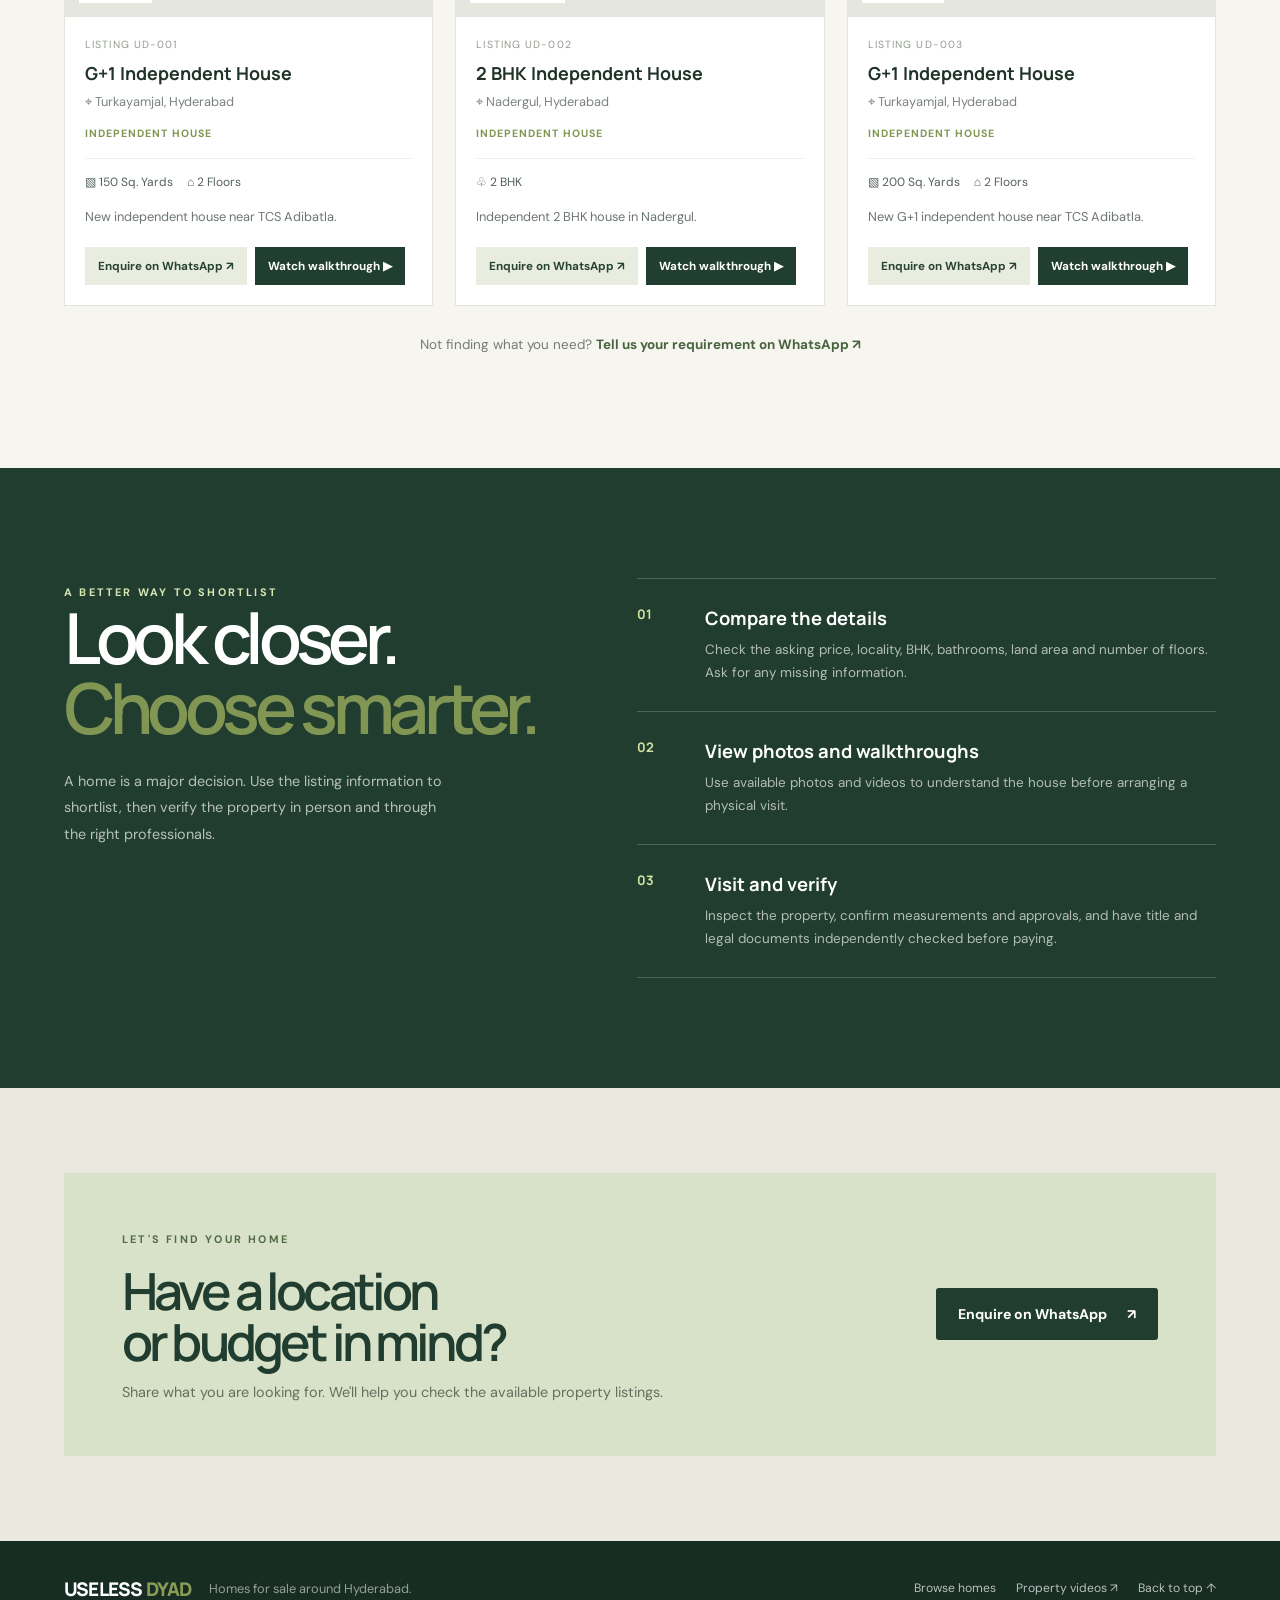
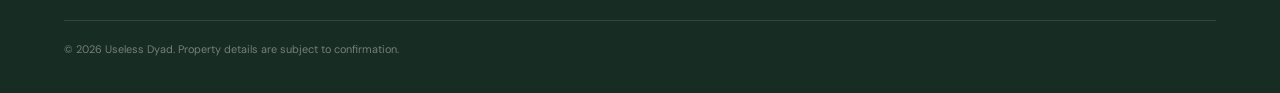
==== commit 49a3e53b: "Update property enquiry WhatsApp contact number" ====
--- a/index.html
+++ b/index.html
@@ -31,7 +31,7 @@
           <li><a href="#contact">Contact</a></li>
         </ul>
       </nav>
-      <a class="nav-cta" href="https://wa.me/919949313533?text=Hi%20Useless%20Dyad%2C%20I%20am%20looking%20for%20a%20home." target="_blank" rel="noopener noreferrer">Talk to us <span>↗</span></a>
+      <a class="nav-cta" href="https://wa.me/917671948506?text=Hi%20Useless%20Dyad%2C%20I%20am%20looking%20for%20a%20home." target="_blank" rel="noopener noreferrer">Talk to us <span>↗</span></a>
     </div>
   </header>
 
@@ -45,7 +45,7 @@
         <p>Explore independent houses, villas and apartments around Hyderabad. See the details, watch property walkthroughs and speak with our team directly.</p>
         <div class="hero-actions">
           <a class="button button-primary" href="#homes">Explore available homes <span>↓</span></a>
-          <a class="button button-ghost" href="https://wa.me/919949313533?text=Hi%20Useless%20Dyad%2C%20help%20me%20find%20a%20home." target="_blank" rel="noopener noreferrer">Tell us what you need</a>
+          <a class="button button-ghost" href="https://wa.me/917671948506?text=Hi%20Useless%20Dyad%2C%20help%20me%20find%20a%20home." target="_blank" rel="noopener noreferrer">Tell us what you need</a>
         </div>
         <div class="hero-note"><span class="note-line"></span> Clear property details. Direct enquiries. No unnecessary noise.</div>
       </div>
@@ -84,7 +84,7 @@
         </div>
         <div class="marketplace-summary"><strong id="property-count">Loading homes…</strong><span>Prices and availability may change. Confirm all details before making a payment.</span></div>
         <div class="property-grid" id="property-list" aria-live="polite"><p class="market-empty">Loading available homes…</p></div>
-        <div class="no-results-help">Not finding what you need? <a href="https://wa.me/919949313533?text=Hi%20Useless%20Dyad%2C%20I%20couldn%27t%20find%20a%20matching%20home.%20Please%20help." target="_blank" rel="noopener noreferrer">Tell us your requirement on WhatsApp ↗</a></div>
+        <div class="no-results-help">Not finding what you need? <a href="https://wa.me/917671948506?text=Hi%20Useless%20Dyad%2C%20I%20couldn%27t%20find%20a%20matching%20home.%20Please%20help." target="_blank" rel="noopener noreferrer">Tell us your requirement on WhatsApp ↗</a></div>
       </div>
     </section>
 
@@ -106,7 +106,7 @@
     <section id="contact" class="contact-section">
       <div class="container contact-panel">
         <div><span class="eyebrow">LET'S FIND YOUR HOME</span><h2>Have a location<br>or budget in mind?</h2><p>Share what you are looking for. We'll help you check the available property listings.</p></div>
-        <a class="button button-light" href="https://wa.me/919949313533?text=Hi%20Useless%20Dyad%2C%20I%20am%20looking%20for%20a%20home.%20Please%20help%20me%20with%20available%20properties." target="_blank" rel="noopener noreferrer">Enquire on WhatsApp <span>↗</span></a>
+        <a class="button button-light" href="https://wa.me/917671948506?text=Hi%20Useless%20Dyad%2C%20I%20am%20looking%20for%20a%20home.%20Please%20help%20me%20with%20available%20properties." target="_blank" rel="noopener noreferrer">Enquire on WhatsApp <span>↗</span></a>
       </div>
     </section>
   </main>
--- a/css/style.css
+++ b/css/style.css
@@ -1,787 +1,34 @@
-/* =========================================
-   USELESS DYAD — GLOBAL STYLES
-========================================= */
-
-@import url('https://fonts.googleapis.com/css2?family=Inter:wght@400;500;600;700;800&family=Space+Grotesk:wght@500;600;700&display=swap');
-
-* {
-  margin: 0;
-  padding: 0;
-  box-sizing: border-box;
-  scroll-behavior: smooth;
-}
-
-:root {
-  --bg: #0b0b0d;
-  --bg-light: #111114;
-  --card: #17171b;
-  --white: #ffffff;
-  --text: #b7b7bd;
-  --accent: #d9ff3f;
-  --accent-dark: #b9df25;
-  --border: rgba(255,255,255,0.08);
-}
-
-body {
-  background: var(--bg);
-  color: var(--white);
-  font-family: "Inter", sans-serif;
-  line-height: 1.6;
-  overflow-x: hidden;
-}
-
-a {
-  color: inherit;
-  text-decoration: none;
-}
-
-img {
-  max-width: 100%;
-  display: block;
-}
-
-/* =========================================
-   CONTAINER
-========================================= */
-
-.container {
-  width: min(1180px, 90%);
-  margin: auto;
-}
-
-/* =========================================
-   NAVBAR
-========================================= */
-
-header {
-  position: fixed;
-  top: 0;
-  left: 0;
-  width: 100%;
-  height: 76px;
-  display: flex;
-  align-items: center;
-  z-index: 1000;
-  background: rgba(11, 11, 13, 0.75);
-  backdrop-filter: blur(16px);
-  border-bottom: 1px solid transparent;
-  transition: 0.3s ease;
-}
-
-header.scrolled {
-  border-bottom: 1px solid var(--border);
-  background: rgba(11, 11, 13, 0.95);
-}
-
-.nav-container {
-  width: min(1180px, 90%);
-  margin: auto;
-  display: flex;
-  justify-content: space-between;
-  align-items: center;
-}
-
-.logo {
-  font-family: "Space Grotesk", sans-serif;
-  font-size: 1.25rem;
-  font-weight: 700;
-  letter-spacing: -0.5px;
-}
-
-.logo span {
-  color: var(--accent);
-}
-
-nav ul {
-  list-style: none;
-  display: flex;
-  align-items: center;
-  gap: 30px;
-}
-
-nav a {
-  color: #cfcfd4;
-  font-size: 0.9rem;
-  font-weight: 500;
-  transition: 0.3s;
-}
-
-nav a:hover {
-  color: var(--accent);
-}
-
-/* =========================================
-   MOBILE MENU BUTTON
-========================================= */
-
-.menu-toggle {
-  display: none;
-  font-size: 1.6rem;
-  cursor: pointer;
-  color: white;
-}
-
-/* =========================================
-   HERO
-========================================= */
-
-.hero {
-  min-height: 100vh;
-  position: relative;
-  display: flex;
-  align-items: center;
-  overflow: hidden;
-  background:
-    radial-gradient(circle at 75% 30%, rgba(217,255,63,0.12), transparent 30%),
-    radial-gradient(circle at 20% 70%, rgba(255,255,255,0.04), transparent 30%),
-    var(--bg);
-}
-
-.hero-content {
-  width: min(1180px, 90%);
-  margin: auto;
-  padding-top: 80px;
-  position: relative;
-  z-index: 2;
-}
-
-.hero-label {
-  display: inline-block;
-  padding: 7px 13px;
-  border: 1px solid rgba(217,255,63,0.3);
-  border-radius: 50px;
-  color: var(--accent);
-  font-size: 0.8rem;
-  font-weight: 600;
-  margin-bottom: 25px;
-}
-
-.hero h1 {
-  font-family: "Space Grotesk", sans-serif;
-  font-size: clamp(3rem, 8vw, 6.8rem);
-  line-height: 0.95;
-  letter-spacing: -5px;
-  max-width: 850px;
-}
-
-.hero h1 span {
-  color: var(--accent);
-}
-
-.hero p {
-  margin-top: 25px;
-  max-width: 600px;
-  color: var(--text);
-  font-size: 1.1rem;
-}
-
-.hero-buttons {
-  display: flex;
-  gap: 15px;
-  margin-top: 35px;
-  flex-wrap: wrap;
-}
-
-.btn {
-  display: inline-flex;
-  align-items: center;
-  justify-content: center;
-  padding: 13px 24px;
-  border-radius: 7px;
-  font-weight: 600;
-  font-size: 0.9rem;
-  transition: 0.3s ease;
-}
-
-.btn-primary {
-  background: var(--accent);
-  color: #0b0b0d;
-}
-
-.btn-primary:hover {
-  background: var(--accent-dark);
-  transform: translateY(-2px);
-}
-
-.btn-outline {
-  border: 1px solid var(--border);
-  color: white;
-}
-
-.btn-outline:hover {
-  border-color: var(--accent);
-  color: var(--accent);
-}
-
-/* =========================================
-   GENERAL SECTIONS
-========================================= */
-
-.section {
-  padding: 110px 0;
-}
-
-.section-dark {
-  background: var(--bg);
-}
-
-.section-light {
-  background: var(--bg-light);
-}
-
-.section-heading {
-  margin-bottom: 50px;
-}
-
-.section-label {
-  color: var(--accent);
-  text-transform: uppercase;
-  font-size: 0.75rem;
-  font-weight: 700;
-  letter-spacing: 2px;
-  margin-bottom: 12px;
-}
-
-.section-heading h2 {
-  font-family: "Space Grotesk", sans-serif;
-  font-size: clamp(2.2rem, 5vw, 4rem);
-  letter-spacing: -2px;
-  line-height: 1;
-}
-
-.section-heading p {
-  max-width: 600px;
-  color: var(--text);
-  margin-top: 18px;
-}
-
-/* =========================================
-   PROJECT GRID
-========================================= */
-
-.projects-grid {
-  display: grid;
-  grid-template-columns: repeat(2, 1fr);
-  gap: 20px;
-}
-
-.project-card {
-  position: relative;
-  min-height: 360px;
-  border: 1px solid var(--border);
-  border-radius: 15px;
-  overflow: hidden;
-  background: var(--card);
-  transition: 0.35s ease;
-}
-
-.project-card:hover {
-  transform: translateY(-6px);
-  border-color: rgba(217,255,63,0.35);
-}
-
-.project-card img {
-  width: 100%;
-  height: 100%;
-  min-height: 360px;
-  object-fit: cover;
-  opacity: 0.55;
-  transition: 0.4s ease;
-}
-
-.project-card:hover img {
-  transform: scale(1.04);
-  opacity: 0.7;
-}
-
-.project-overlay {
-  position: absolute;
-  inset: 0;
-  display: flex;
-  flex-direction: column;
-  justify-content: flex-end;
-  padding: 30px;
-  background: linear-gradient(
-    transparent 30%,
-    rgba(0,0,0,0.9) 100%
-  );
-}
-
-.project-overlay span {
-  color: var(--accent);
-  font-size: 0.75rem;
-  text-transform: uppercase;
-  letter-spacing: 1.5px;
-  font-weight: 700;
-}
-
-.project-overlay h3 {
-  font-family: "Space Grotesk", sans-serif;
-  font-size: 2rem;
-  margin-top: 5px;
-}
-
-.project-overlay p {
-  color: #c3c3c7;
-  font-size: 0.9rem;
-  margin-top: 5px;
-}
-
-/* =========================================
-   REAL ESTATE
-========================================= */
-
-.real-estate {
-  background: #f2f1eb;
-  color: #111;
-}
-
-.real-estate .section-label {
-  color: #6f8500;
-}
-
-.real-estate .section-heading p {
-  color: #555;
-}
-
-.property-grid {
-  display: grid;
-  grid-template-columns: repeat(3, 1fr);
-  gap: 22px;
-}
-
-.property-card {
-  background: white;
-  border-radius: 14px;
-  overflow: hidden;
-  border: 1px solid #ddd;
-  transition: 0.3s ease;
-}
-
-.property-card:hover {
-  transform: translateY(-5px);
-  box-shadow: 0 15px 35px rgba(0,0,0,0.08);
-}
-
-.property-image {
-  position: relative;
-  height: 240px;
-  overflow: hidden;
-}
-
-.property-image img {
-  width: 100%;
-  height: 100%;
-  object-fit: cover;
-  transition: 0.4s ease;
-}
-
-.property-card:hover .property-image img {
-  transform: scale(1.05);
-}
-
-.property-price {
-  position: absolute;
-  left: 15px;
-  bottom: 15px;
-  background: #111;
-  color: white;
-  padding: 7px 12px;
-  border-radius: 5px;
-  font-size: 0.85rem;
-  font-weight: 700;
-}
-
-.property-info {
-  padding: 20px;
-}
-
-.property-info h3 {
-  font-size: 1.2rem;
-  margin-bottom: 5px;
-}
-
-.property-location {
-  color: #777;
-  font-size: 0.85rem;
-  margin-bottom: 15px;
-}
-
-.property-details {
-  display: flex;
-  gap: 15px;
-  color: #555;
-  font-size: 0.8rem;
-  border-top: 1px solid #eee;
-  padding-top: 15px;
-}
-
-.property-button {
-  margin-top: 18px;
-  display: inline-block;
-  background: #111;
-  color: white;
-  padding: 10px 18px;
-  border-radius: 5px;
-  font-size: 0.8rem;
-  font-weight: 600;
-}
-
-.property-button:hover {
-  background: #333;
-}
-
-/* =========================================
-   YOUTUBE
-========================================= */
-
-.youtube-section {
-  background: var(--bg-light);
-}
-
-.youtube-box {
-  display: grid;
-  grid-template-columns: 1fr 1fr;
-  gap: 50px;
-  align-items: center;
-}
-
-.youtube-video {
-  position: relative;
-  aspect-ratio: 16 / 9;
-  border-radius: 14px;
-  overflow: hidden;
-  border: 1px solid var(--border);
-}
-
-.youtube-video img {
-  width: 100%;
-  height: 100%;
-  object-fit: cover;
-}
-
-.youtube-info h3 {
-  font-family: "Space Grotesk", sans-serif;
-  font-size: 2.5rem;
-  line-height: 1.1;
-}
-
-.youtube-info p {
-  color: var(--text);
-  margin: 20px 0;
-}
-
-/* =========================================
-   JOURNEY
-========================================= */
-
-.journey {
-  max-width: 800px;
-}
-
-.journey-text {
-  font-family: "Space Grotesk", sans-serif;
-  font-size: clamp(2rem, 4vw, 3.5rem);
-  line-height: 1.15;
-  letter-spacing: -1.5px;
-}
-
-.journey-text span {
-  color: var(--accent);
-}
-
-/* =========================================
-   CONTACT
-========================================= */
-
-.contact-box {
-  border: 1px solid var(--border);
-  border-radius: 18px;
-  padding: 50px;
-  background: linear-gradient(
-    135deg,
-    #151519,
-    #0e0e10
-  );
-}
-
-.contact-box h2 {
-  font-family: "Space Grotesk", sans-serif;
-  font-size: clamp(2.5rem, 5vw, 4.5rem);
-  line-height: 1;
-}
-
-.contact-box p {
-  color: var(--text);
-  max-width: 500px;
-  margin: 20px 0 30px;
-}
-
-/* =========================================
-   FOOTER
-========================================= */
-
-footer {
-  border-top: 1px solid var(--border);
-  padding: 30px 0;
-  background: var(--bg);
-}
-
-.footer-container {
-  width: min(1180px, 90%);
-  margin: auto;
-  display: flex;
-  justify-content: space-between;
-  align-items: center;
-  gap: 20px;
-}
-
-footer p {
-  color: #777;
-  font-size: 0.8rem;
-}
-
-.footer-links {
-  display: flex;
-  gap: 20px;
-}
-
-.footer-links a {
-  color: #999;
-  font-size: 0.8rem;
-}
-
-.footer-links a:hover {
-  color: var(--accent);
-}
-
-/* =========================================
-   MOBILE
-========================================= */
-
-@media (max-width: 900px) {
-
-  .projects-grid {
-    grid-template-columns: 1fr;
-  }
-
-  .property-grid {
-    grid-template-columns: repeat(2, 1fr);
-  }
-
-  .youtube-box {
-    grid-template-columns: 1fr;
-  }
-}
-
-@media (max-width: 768px) {
-
-  header {
-    height: 68px;
-  }
-
-  .menu-toggle {
-    display: block;
-  }
-
-  nav {
-    position: absolute;
-    top: 68px;
-    left: 0;
-    width: 100%;
-    background: #101013;
-    border-bottom: 1px solid var(--border);
-    display: none;
-  }
-
-  nav.active {
-    display: block;
-  }
-
-  nav ul {
-    flex-direction: column;
-    align-items: flex-start;
-    gap: 0;
-    padding: 15px 5%;
-  }
-
-  nav li {
-    width: 100%;
-  }
-
-  nav a {
-    display: block;
-    padding: 12px 0;
-  }
-
-  .hero h1 {
-    letter-spacing: -2.5px;
-  }
-
-  .section {
-    padding: 80px 0;
-  }
-
-  .property-grid {
-    grid-template-columns: 1fr;
-  }
-
-  .property-image {
-    height: 250px;
-  }
-
-  .contact-box {
-    padding: 30px 22px;
-  }
-
-  .footer-container {
-    flex-direction: column;
-    text-align: center;
-  }
-}
-
-/* =========================================
-   SMALL PHONES
-========================================= */
-
-@media (max-width: 480px) {
-
-  .hero-content {
-    padding-top: 50px;
-  }
-
-  .hero p {
-    font-size: 0.95rem;
-  }
-
-  .hero-buttons {
-    flex-direction: column;
-    align-items: stretch;
-  }
-
-  .btn {
-    width: 100%;
-  }
-
-  .project-card {
-    min-height: 300px;
-  }
-
-  .project-card img {
-    min-height: 300px;
-  }
-
-  .project-overlay {
-    padding: 22px;
-  }
-
-  .project-overlay h3 {
-    font-size: 1.6rem;
-  }
-}
-
-
-.more-properties {
-  text-align: center;
-  margin-top: 35px;
-}
-
-.more-properties .btn {
-  min-width: 140px;
-}
-
-
-/* =========================================
-   HERO BACKGROUND VIDEO
-========================================= */
-
-.hero {
-  background: #050506;
-}
-
-.hero-video {
-  position: absolute;
-  inset: 0;
-  width: 100%;
-  height: 100%;
-  object-fit: cover;
-  z-index: 0;
-}
-
-.hero-video-overlay {
-  position: absolute;
-  inset: 0;
-  z-index: 1;
-  background:
-    linear-gradient(90deg, rgba(5,5,6,0.86) 0%, rgba(5,5,6,0.60) 48%, rgba(5,5,6,0.42) 100%),
-    linear-gradient(0deg, rgba(5,5,6,0.55), rgba(5,5,6,0.25));
-}
-
-.hero-content {
-  z-index: 2;
-}
-
-
-/* =========================================
-   AUTOMATIC LATEST YOUTUBE VIDEOS
-========================================= */
-.latest-videos { margin-top: 90px; }
-.latest-videos-heading {
-  display: flex; justify-content: space-between; align-items: end;
-  gap: 24px; margin-bottom: 28px;
-}
-.latest-videos-heading h2 {
-  font-family: "Space Grotesk", sans-serif;
-  font-size: clamp(2rem, 4vw, 3rem); letter-spacing: -1.5px;
-}
-.latest-videos-heading p { color: var(--text); margin-top: 8px; }
-.latest-video-grid {
-  display: grid; grid-template-columns: repeat(3, minmax(0, 1fr)); gap: 22px;
-}
-.latest-video-card {
-  min-width: 0; overflow: hidden; border: 1px solid var(--border);
-  border-radius: 13px; background: var(--card);
-  transition: transform 0.25s ease, border-color 0.25s ease;
-}
-.latest-video-card:hover {
-  transform: translateY(-5px); border-color: rgba(217,255,63,0.4);
-}
-.latest-video-thumb {
-  display: block; position: relative; aspect-ratio: 16 / 9;
-  overflow: hidden; background: #222;
-}
-.latest-video-thumb img {
-  width: 100%; height: 100%; object-fit: cover; transition: transform 0.35s ease;
-}
-.latest-video-card:hover .latest-video-thumb img { transform: scale(1.04); }
-.latest-video-play {
-  position: absolute; left: 50%; top: 50%; width: 48px; height: 48px;
-  display: grid; place-items: center; transform: translate(-50%, -50%);
-  border-radius: 50%; background: var(--accent); color: #111;
-  font-size: 17px; padding-left: 3px;
-}
-.latest-video-info { padding: 18px; }
-.latest-video-info h3 { color: var(--white); font-size: 1rem; line-height: 1.45; min-height: 2.9em; }
-.latest-video-date { color: #85858d; font-size: 0.78rem; margin-top: 10px; }
-.latest-video-link { display: inline-block; margin-top: 14px; color: var(--accent); font-size: 0.85rem; font-weight: 700; }
-.video-feed-status {
-  grid-column: 1 / -1; color: var(--text); padding: 22px;
-  border: 1px dashed var(--border); border-radius: 10px;
-}
-.video-feed-status a { color: var(--accent); font-weight: 600; }
-@media (max-width: 900px) { .latest-video-grid { grid-template-columns: repeat(2, minmax(0, 1fr)); } }
-@media (max-width: 600px) {
-  .latest-videos { margin-top: 65px; }
-  .latest-videos-heading { align-items: flex-start; flex-direction: column; }
-  .latest-video-grid { grid-template-columns: 1fr; }
-}
-
-/* PROPERTY MARKETPLACE */
-.marketplace-tools{display:grid;grid-template-columns:minmax(220px,2fr) repeat(3,minmax(145px,1fr));gap:12px;margin:0 0 20px}
-.market-search{display:flex;align-items:center;gap:10px;background:#fff;border:1px solid #ddd;border-radius:9px;padding:0 14px;color:#777}
-.market-search input,.marketplace-tools select{width:100%;min-width:0;height:48px;border:1px solid #ddd;border-radius:9px;background:#fff;color:#222;padding:0 13px;font:inherit;outline:none}
-.market-search input{border:0;padding:0}.market-search:focus-within,.marketplace-tools select:focus{border-color:#728900;box-shadow:0 0 0 3px #72890018}
-.marketplace-summary{display:flex;justify-content:space-between;gap:15px;align-items:center;margin:0 0 18px;color:#666;font-size:.82rem}.marketplace-summary strong{color:#222;font-size:.95rem}
-.property-card{display:flex;flex-direction:column}.property-image{height:auto;aspect-ratio:16/10;background:#e8e8e8}.property-image>a{display:block;position:relative;height:100%}.property-image img{height:100%;width:100%;object-fit:cover}.property-info{display:flex;flex-direction:column;flex:1}.property-location{min-height:2.5em}.property-details{flex-wrap:wrap;gap:8px 13px}.property-status{position:absolute;right:12px;top:12px;background:#d9ff3f;color:#111;border-radius:30px;padding:5px 10px;font-size:.7rem;font-weight:800;text-transform:uppercase}.property-id{font-size:.72rem;color:#858585;margin-bottom:7px;letter-spacing:.04em}.property-info .property-button{margin-top:auto;align-self:flex-start}.property-button.whatsapp{background:#176b3a;margin-left:7px}.market-empty{grid-column:1/-1;padding:38px 20px;text-align:center;color:#666;background:#fff;border:1px dashed #ccc;border-radius:12px}.marketplace-footnote{margin-top:26px;text-align:center;color:#666;font-size:.88rem}.marketplace-footnote a{color:#465800;font-weight:700}
-@media(max-width:900px){.marketplace-tools{grid-template-columns:repeat(2,minmax(0,1fr))}.market-search{grid-column:1/-1}}
-@media(max-width:600px){.marketplace-tools{grid-template-columns:1fr}.market-search{grid-column:auto}.marketplace-summary{align-items:flex-start;flex-direction:column}.property-info .property-button{width:100%;text-align:center}.property-button.whatsapp{margin:8px 0 0}}
+@import url('https://fonts.googleapis.com/css2?family=DM+Sans:wght@400;500;600;700&family=Manrope:wght@400;500;600;700;800&display=swap');
+:root{--ink:#17241f;--muted:#68736d;--paper:#f6f5f0;--white:#fff;--green:#234c3b;--lime:#d7e7a0;--line:#e4e5dc;--gold:#b08b56}
+*{box-sizing:border-box;margin:0;padding:0;scroll-behavior:smooth}
+body{font-family:'DM Sans',sans-serif;color:var(--ink);background:var(--paper);line-height:1.6;overflow-x:hidden}
+a{color:inherit;text-decoration:none}img{display:block;max-width:100%}button,input,select{font:inherit}.container{width:min(1200px,90%);margin-inline:auto}
+header{position:fixed;z-index:1000;top:0;left:0;width:100%;height:82px;display:flex;align-items:center;background:rgba(246,245,240,.94);backdrop-filter:blur(16px);border-bottom:1px solid rgba(23,36,31,.08);transition:background .25s}
+header.scrolled{background:rgba(246,245,240,.98);box-shadow:0 8px 30px rgba(23,36,31,.06)}
+.nav-container{width:min(1320px,92%);margin:auto;display:flex;align-items:center;gap:36px}
+.logo{font:800 1.18rem 'Manrope',sans-serif;letter-spacing:-.8px;white-space:nowrap}.logo span{color:#8a9d55}
+nav{margin-left:auto}nav ul{display:flex;align-items:center;gap:32px;list-style:none}nav a{font-size:.88rem;font-weight:600;color:#46534c;transition:color .2s}nav a:hover,nav a.active{color:#879b50}
+.nav-cta{background:var(--green);color:white;border-radius:4px;padding:12px 18px;font-size:.84rem;font-weight:700}.nav-cta span{margin-left:8px;color:var(--lime)}
+.menu-toggle{display:none;border:0;background:none;font-size:1.55rem;color:var(--ink);cursor:pointer}
+.hero{min-height:760px;height:min(92vh,900px);position:relative;display:flex;align-items:center;overflow:hidden;background:#27372f;color:white}
+.hero-image,.hero-shade{position:absolute;inset:0;width:100%;height:100%}.hero-image{object-fit:cover;object-position:center 55%}.hero-shade{background:linear-gradient(90deg,rgba(12,27,21,.82),rgba(12,27,21,.48) 55%,rgba(12,27,21,.12)),linear-gradient(0deg,rgba(12,27,21,.45),transparent 45%)}
+.hero-content{position:relative;z-index:2;padding-top:70px}.eyebrow{display:inline-flex;align-items:center;gap:10px;font-size:.68rem;letter-spacing:2.2px;font-weight:700;color:#d9e7b4}.eyebrow>span{width:7px;height:7px;border-radius:50%;background:#c4d78c}
+.hero h1,.section-heading h2,.buyer-heading h2,.contact-panel h2{font:600 clamp(3.5rem,7.5vw,7rem)/.99 'Manrope',sans-serif;letter-spacing:-.075em;margin-top:28px}.hero h1 em,.section-heading h2 em,.buyer-heading h2 em{font-style:normal;color:#d5e4a3}
+.hero-content>p{max-width:570px;color:rgba(255,255,255,.82);font-size:1.05rem;line-height:1.8;margin-top:28px}
+.hero-actions{display:flex;gap:13px;flex-wrap:wrap;margin-top:34px}.button{min-height:52px;display:inline-flex;align-items:center;justify-content:center;gap:20px;padding:0 22px;border-radius:3px;font-size:.88rem;font-weight:700;transition:transform .2s,background .2s}.button:hover{transform:translateY(-2px)}.button-primary{background:#d7e7a0;color:#1b3025}.button-primary:hover{background:#e4efc0}.button-ghost{border:1px solid rgba(255,255,255,.48);color:white}.button-ghost:hover{background:rgba(255,255,255,.12)}
+.hero-note{display:flex;align-items:center;gap:12px;margin-top:65px;color:rgba(255,255,255,.68);font-size:.76rem;letter-spacing:.04em}.note-line{width:35px;height:1px;background:#d7e7a0}.hero-bottom{position:absolute;z-index:2;bottom:28px;left:50%;transform:translateX(-50%);display:flex;justify-content:space-between;color:rgba(255,255,255,.7);font-size:.65rem;letter-spacing:1.8px}
+.intro-strip{background:#e9e9df;border-bottom:1px solid #dedfd5}.intro-grid{display:grid;grid-template-columns:repeat(3,1fr);padding:27px 0}.intro-grid>div{padding:4px 28px;border-left:1px solid #d2d5c9}.intro-grid>div:first-child{padding-left:0;border:0}.intro-grid strong,.intro-grid span{display:block}.intro-grid strong{font:700 1rem 'Manrope',sans-serif}.intro-grid span{font-size:.79rem;color:#68736d;margin-top:4px}
+.section{padding:112px 0}.homes-section{background:var(--paper)}.section-topline{display:flex;justify-content:space-between;align-items:center}.dark-eyebrow{color:#71834b}.section-index{font-size:.65rem;letter-spacing:1.6px;color:#8b928a}.section-heading{display:grid;grid-template-columns:1.2fr .8fr;gap:55px;align-items:end;margin:25px 0 42px}.section-heading h2,.buyer-heading h2{font-size:clamp(2.8rem,5.5vw,5.3rem);margin:0;color:var(--ink)}.section-heading h2 em,.buyer-heading h2 em{color:#829653}.section-heading>p{max-width:440px;color:var(--muted);font-size:.94rem;line-height:1.8;padding-bottom:6px}
+.marketplace-tools{display:grid;grid-template-columns:minmax(240px,2fr) repeat(3,minmax(145px,1fr));gap:10px;margin-bottom:17px}.market-search,.marketplace-tools select{height:54px;display:flex;align-items:center;gap:10px;background:#fff;border:1px solid #dedfd7;border-radius:3px;padding:0 15px;color:#69736c}.market-search span{font-size:1.45rem}.market-search input{width:100%;height:100%;border:0;outline:0;background:transparent;color:var(--ink);font-size:.86rem}.marketplace-tools select{width:100%;color:#34433b;font-size:.84rem;outline:0}.market-search:focus-within,.marketplace-tools select:focus{border-color:#829653}
+.marketplace-summary{display:flex;align-items:center;justify-content:space-between;gap:16px;margin:0 0 20px;color:#7a837c;font-size:.75rem}.marketplace-summary strong{color:#34463c;font-size:.88rem}
+.property-grid{display:grid;grid-template-columns:repeat(3,minmax(0,1fr));gap:22px}.property-card{display:flex;flex-direction:column;background:white;border:1px solid #e4e5de;min-width:0;transition:transform .25s,box-shadow .25s}.property-card:hover{transform:translateY(-5px);box-shadow:0 18px 38px rgba(26,42,33,.09)}
+.property-image{height:auto;aspect-ratio:16/10;position:relative;overflow:hidden;background:#e5e7df}.property-image>a{display:block;position:relative;width:100%;height:100%}.property-image img{width:100%;height:100%;object-fit:cover;transition:transform .45s}.property-card:hover .property-image img{transform:scale(1.045)}.property-price{position:absolute;left:14px;bottom:14px;background:#fff;color:#1c3025;padding:8px 12px;font:800 .95rem 'Manrope',sans-serif}.property-status{position:absolute;right:13px;top:13px;background:#dce9b2;color:#263b2c;border-radius:2px;padding:5px 9px;font-size:.64rem;font-weight:800;text-transform:uppercase;letter-spacing:.7px}
+.property-info{display:flex;flex-direction:column;flex:1;padding:20px}.property-id{font-size:.65rem;letter-spacing:1.1px;color:#939a91;margin-bottom:7px}.property-info h3{font:700 1.12rem/1.35 'Manrope',sans-serif;color:#203329}.property-location{font-size:.8rem;color:#7b847c;margin-top:7px;min-height:1.5em}.property-type-label{font-size:.66rem;color:#829653;font-weight:700;text-transform:uppercase;letter-spacing:1px;margin-top:14px}
+.property-details{display:flex;flex-wrap:wrap;gap:8px 14px;border-top:1px solid #edf0e9;margin-top:15px;padding-top:14px;color:#536158;font-size:.75rem}.property-details span{display:inline-flex;align-items:center;gap:5px}.property-description{color:#6c776f;font-size:.8rem;line-height:1.65;margin-top:14px}.property-actions{display:flex;flex-wrap:wrap;gap:8px;margin-top:19px}.property-button{display:inline-flex;justify-content:center;align-items:center;background:#203f31;color:white;padding:10px 13px;font-size:.73rem;font-weight:700}.property-button:hover{background:#315b45}.property-button.whatsapp{background:#e8eddf;color:#284333}.property-button.whatsapp:hover{background:#dce8cc}
+.market-empty{grid-column:1/-1;padding:45px 20px;text-align:center;color:#6d786f;background:white;border:1px dashed #cbd0c5}.no-results-help{text-align:center;margin-top:28px;color:#737d74;font-size:.84rem}.no-results-help a{color:#47643e;font-weight:700}
+.buyer-section{padding:110px 0;background:#203d30;color:white}.buyer-layout{display:grid;grid-template-columns:.9fr 1.1fr;gap:100px}.buyer-heading h2{color:white}.buyer-heading>p{max-width:390px;margin-top:25px;color:rgba(255,255,255,.68);font-size:.9rem;line-height:1.85}.buyer-steps{border-top:1px solid rgba(255,255,255,.2)}.buyer-step{display:grid;grid-template-columns:48px 1fr;gap:20px;padding:26px 0;border-bottom:1px solid rgba(255,255,255,.2)}.buyer-step>span{color:#d4e4a0;font:700 .82rem 'Manrope',sans-serif}.buyer-step h3{font:700 1.15rem 'Manrope',sans-serif}.buyer-step p{color:rgba(255,255,255,.66);font-size:.84rem;line-height:1.75;margin-top:7px}
+.contact-section{padding:85px 0;background:#e9e9df}.contact-panel{display:flex;align-items:center;justify-content:space-between;gap:40px;padding:52px 58px;background:#d8e2c8}.contact-panel .eyebrow{color:#526b43}.contact-panel h2{font-size:clamp(2.3rem,4vw,4rem);margin-top:15px;color:#203d30}.contact-panel p{margin-top:14px;color:#61705f;font-size:.9rem}.button-light{background:#203d30;color:white;white-space:nowrap}.button-light:hover{background:#315b45}
+footer{background:#172c22;color:white;padding:35px 0}.footer-inner{display:grid;grid-template-columns:auto 1fr auto;align-items:center;gap:18px}.footer-logo{color:white}.footer-inner>p{color:rgba(255,255,255,.55);font-size:.8rem}.footer-links{display:flex;gap:20px}.footer-links a{font-size:.76rem;color:rgba(255,255,255,.7)}.footer-links a:hover{color:#d7e7a0}.footer-inner>small{grid-column:1/-1;padding-top:20px;border-top:1px solid rgba(255,255,255,.12);font-size:.68rem;color:rgba(255,255,255,.4)}
+@media(max-width:1000px){.nav-container{gap:20px}.property-grid{grid-template-columns:repeat(2,minmax(0,1fr))}.marketplace-tools{grid-template-columns:repeat(2,minmax(0,1fr))}.market-search{grid-column:1/-1}.buyer-layout{gap:55px}}
+@media(max-width:760px){header{height:70px}.nav-container{width:90%;justify-content:space-between}.menu-toggle{display:block;order:3}.nav-cta{display:none}nav{display:none;position:absolute;top:70px;left:0;width:100%;margin:0;background:#f6f5f0;border-bottom:1px solid var(--line)}nav.active{display:block}nav ul{display:flex;flex-direction:column;align-items:stretch;gap:0;padding:10px 5%}nav li{width:100%}nav a{display:block;padding:13px 0;border-bottom:1px solid #e9eae3}.hero{height:760px;min-height:700px}.hero-shade{background:linear-gradient(90deg,rgba(12,27,21,.82),rgba(12,27,21,.52)),linear-gradient(0deg,rgba(12,27,21,.5),transparent)}.hero h1{font-size:clamp(3.4rem,12vw,5.8rem)}.hero-content>p{font-size:.94rem}.hero-note{margin-top:45px}.intro-grid{grid-template-columns:1fr;gap:16px;padding:22px 0}.intro-grid>div,.intro-grid>div:first-child{padding:0 0 14px;border:0;border-bottom:1px solid #d2d5c9}.intro-grid>div:last-child{border:0;padding-bottom:0}.section{padding:78px 0}.section-heading{grid-template-columns:1fr;gap:18px;margin:22px 0 30px}.section-heading>p{max-width:600px}.buyer-layout{grid-template-columns:1fr;gap:42px}.buyer-section{padding:78px 0}.contact-panel{padding:35px 28px;align-items:flex-start;flex-direction:column}.footer-inner{grid-template-columns:1fr;text-align:center}.footer-links{justify-content:center;flex-wrap:wrap}.footer-inner>small{grid-column:auto}}
+@media(max-width:560px){.hero{height:720px;min-height:680px}.hero-bottom{font-size:.56rem;letter-spacing:1px}.hero-bottom span:last-child{display:none}.hero-actions{flex-direction:column;align-items:stretch;max-width:340px}.button{width:100%}.section-topline{align-items:flex-start;gap:12px}.section-index{font-size:.57rem;text-align:right}.section-heading h2,.buyer-heading h2{font-size:clamp(2.8rem,12vw,4rem)}.marketplace-tools{grid-template-columns:1fr}.market-search{grid-column:auto}.marketplace-summary{align-items:flex-start;flex-direction:column;gap:5px}.property-grid{grid-template-columns:1fr}.property-image{aspect-ratio:16/10}.property-actions{flex-direction:column}.property-button{width:100%}.buyer-step{grid-template-columns:32px 1fr;gap:12px}.contact-panel h2{font-size:2.7rem}.footer-links{gap:14px}}
